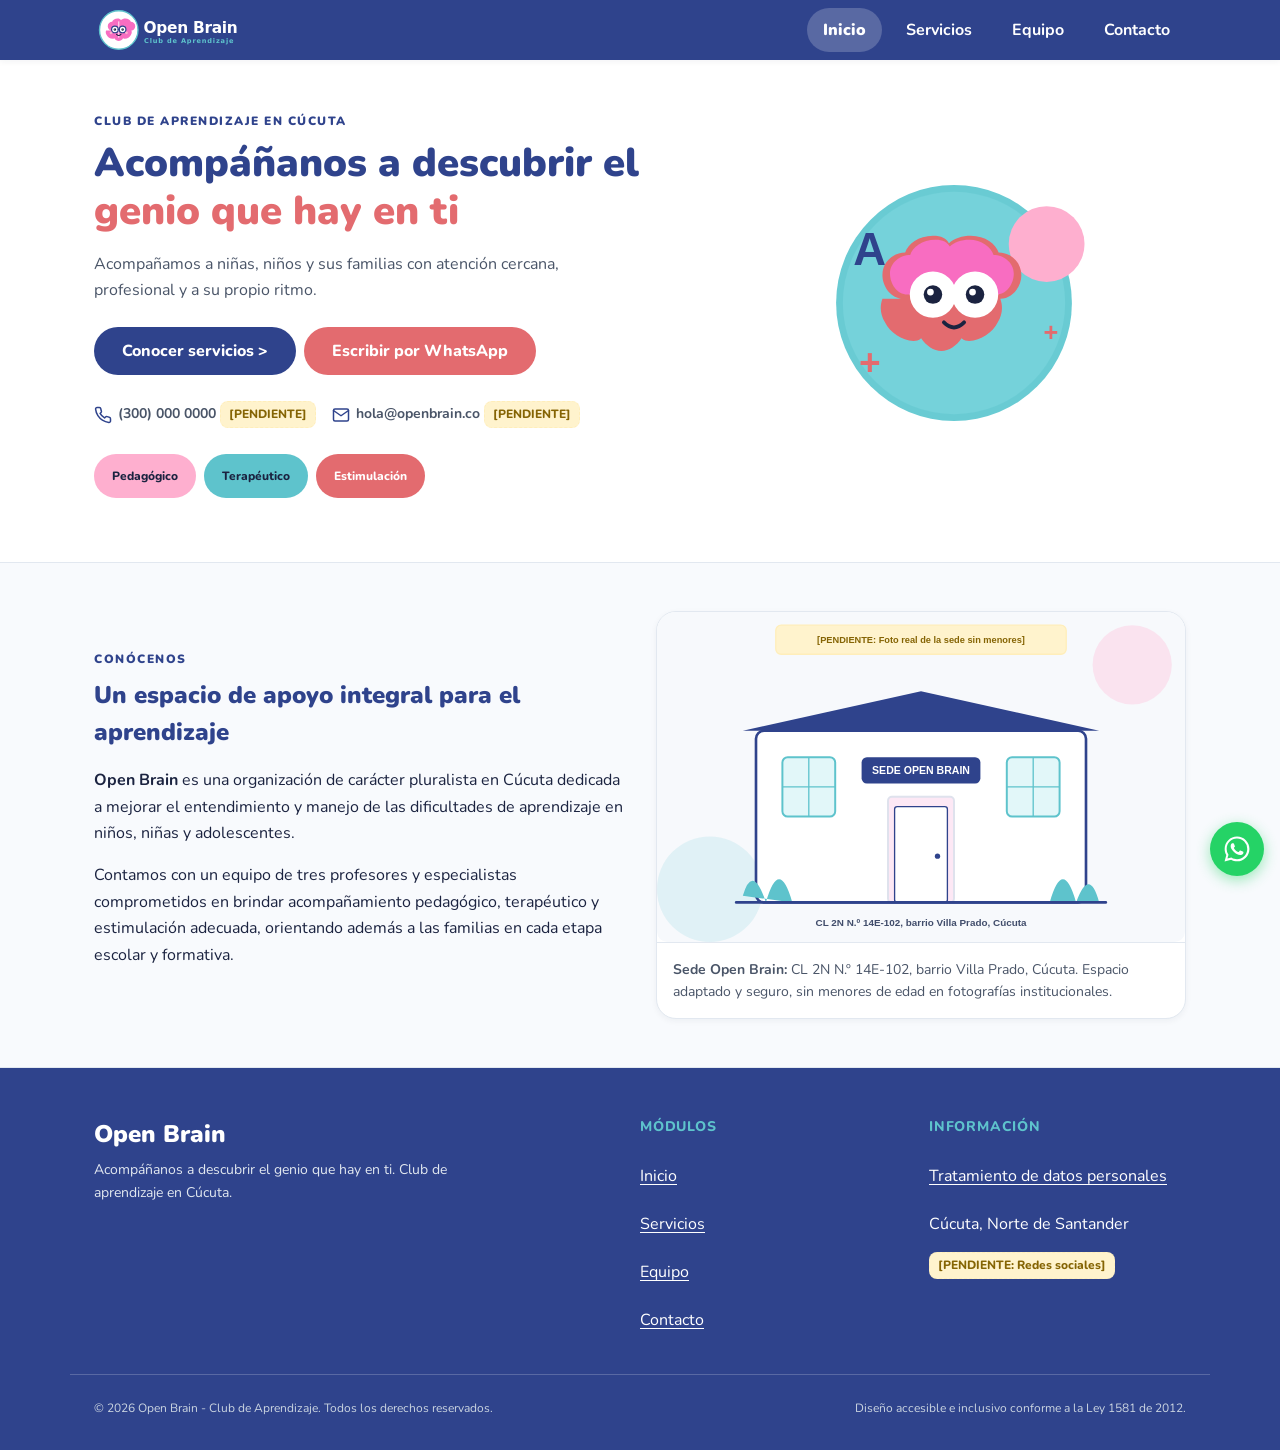
==== index.html @ d0425796 "fix: ajuste de estilos e identidad visual fiel al prototipo y moodboard" ====
<!DOCTYPE html>
<html lang="es">
<head>
  <meta charset="UTF-8">
  <meta name="viewport" content="width=device-width, initial-scale=1.0">
  <title>Open Brain | Club de Aprendizaje en Cúcuta</title>
  <meta name="description" content="Club de aprendizaje en Cúcuta especializado en acompañar a niños, niñas y adolescentes con dificultades de aprendizaje. Conoce nuestros servicios y solicita información.">
  <link rel="stylesheet" href="css/estilos.css">
</head>
<body>
  <!-- Salto accesible al contenido principal (WCAG 2.1 AA) -->
  <a href="#main" class="skip-link">Saltar al contenido principal</a>

  <!-- ======================================================================
       RF-01: Barra de navegación transversal en Azul Índigo (#2F438C)
       ====================================================================== -->
  <header class="header">
    <div class="container header__inner">
      <a href="index.html" class="header__logo-link" aria-label="Página de inicio de Open Brain">
        <img src="img/logo-openbrain-header.svg" alt="Logo de Open Brain - Club de Aprendizaje" class="header__logo-img" width="200" height="50">
      </a>

      <!-- Botón de apertura/cierre de navegación móvil -->
      <button type="button" class="nav__toggle" aria-expanded="false" aria-controls="main-nav" aria-label="Abrir menú de navegación">
        <svg class="nav__toggle-icon nav__toggle-icon--menu" viewBox="0 0 24 24" fill="none" stroke="currentColor" stroke-width="2.5" stroke-linecap="round" stroke-linejoin="round" aria-hidden="true">
          <line x1="3" y1="6" x2="21" y2="6"></line>
          <line x1="3" y1="12" x2="21" y2="12"></line>
          <line x1="3" y1="18" x2="21" y2="18"></line>
        </svg>
        <svg class="nav__toggle-icon nav__toggle-icon--close" viewBox="0 0 24 24" fill="none" stroke="currentColor" stroke-width="2.5" stroke-linecap="round" stroke-linejoin="round" aria-hidden="true">
          <line x1="18" y1="6" x2="6" y2="18"></line>
          <line x1="6" y1="6" x2="18" y2="18"></line>
        </svg>
      </button>

      <!-- Navegación con acceso a los 4 módulos (RF-01) -->
      <nav id="main-nav" class="header__nav nav" aria-label="Navegación principal">
        <ul class="nav__menu">
          <li class="nav__item">
            <a href="index.html" class="nav__link nav__link--active" aria-current="page">Inicio</a>
          </li>
          <li class="nav__item">
            <a href="servicios.html" class="nav__link">Servicios</a>
          </li>
          <li class="nav__item">
            <a href="equipo.html" class="nav__link">Equipo</a>
          </li>
          <li class="nav__item">
            <a href="contacto.html" class="nav__link">Contacto</a>
          </li>
        </ul>
      </nav>
    </div>
  </header>

  <main id="main" class="main-content">
    <!-- ======================================================================
         RF-03, RF-06: Hero de Inicio fiel a la pantalla 1 del prototipo
         ====================================================================== -->
    <section class="hero-section" aria-labelledby="hero-title">
      <div class="container hero-section__inner">
        <div class="hero-section__content">
          <span class="tag-label">Club de aprendizaje en Cúcuta</span>
          <!-- Único H1 de la página con acento coral en "genio que hay en ti" -->
          <h1 id="hero-title" class="hero-section__title">
            Acompáñanos a descubrir el <span class="text-coral">genio que hay en ti</span>
          </h1>
          <p class="hero-section__text">
            Acompañamos a niñas, niños y sus familias con atención cercana, profesional y a su propio ritmo.
          </p>

          <div class="hero-section__actions">
            <!-- RF-06: Botón Conocer servicios > en Azul Índigo -->
            <a href="servicios.html" class="btn btn--primary">
              Conocer servicios &gt;
            </a>

            <!-- RF-02: Botón Escribir por WhatsApp en Coral -->
            <a href="https://wa.me/57[PENDIENTE: WhatsApp]?text=Hola%20Open%20Brain,%20deseo%20solicitar%20informaci%C3%B3n" class="btn btn--coral" target="_blank" rel="noopener noreferrer">
              Escribir por WhatsApp
            </a>
          </div>

          <!-- RF-07: Teléfono y correo en línea directa bajo los botones -->
          <div class="hero-contact-line">
            <a href="tel:+570000000000" class="hero-contact-item">
              <svg viewBox="0 0 24 24" fill="none" stroke="currentColor" stroke-width="2" stroke-linecap="round" stroke-linejoin="round" aria-hidden="true">
                <path d="M22 16.92v3a2 2 0 0 1-2.18 2 19.79 19.79 0 0 1-8.63-3.07 19.5 19.5 0 0 1-6-6 19.79 19.79 0 0 1-3.07-8.67A2 2 0 0 1 4.11 2h3a2 2 0 0 1 2 1.72 12.84 12.84 0 0 0 .7 2.81 2 2 0 0 1-.45 2.11L8.09 9.91a16 16 0 0 0 6 6l1.27-1.27a2 2 0 0 1 2.11-.45 12.84 12.84 0 0 0 2.81.7A2 2 0 0 1 22 16.92z"></path>
              </svg>
              <span>(300) 000 0000 <span class="pending-badge">[PENDIENTE]</span></span>
            </a>

            <a href="mailto:hola@openbrain.co" class="hero-contact-item">
              <svg viewBox="0 0 24 24" fill="none" stroke="currentColor" stroke-width="2" stroke-linecap="round" stroke-linejoin="round" aria-hidden="true">
                <path d="M4 4h16c1.1 0 2 .9 2 2v12c0 1.1-.9 2-2 2H4c-1.1 0-2-.9-2-2V6c0-1.1.9-2 2-2z"></path>
                <polyline points="22,6 12,13 2,6"></polyline>
              </svg>
              <span>hola@openbrain.co <span class="pending-badge">[PENDIENTE]</span></span>
            </a>
          </div>

          <!-- RF-08: Accesos directos tipo píldoras a los 3 servicios con los colores del moodboard -->
          <div class="hero-service-pills" aria-label="Accesos rápidos a servicios">
            <a href="servicios.html#pedagogico" class="service-pill service-pill--pink">Pedagógico</a>
            <a href="servicios.html#terapeutico" class="service-pill service-pill--teal">Terapéutico</a>
            <a href="servicios.html#estimulacion" class="service-pill service-pill--coral">Estimulación</a>
          </div>
        </div>

        <!-- Ilustración circular turquesa con cerebro rosa del prototipo -->
        <div class="hero-section__visual">
          <img src="img/ilustracion-hero.svg" alt="Ilustración de Open Brain con cerebro alegre con gafas sobre círculo turquesa" class="hero-section__mascot" width="340" height="340" fetchpriority="high">
        </div>
      </div>
    </section>

    <!-- ======================================================================
         RF-04, RF-05: Presentación de Open Brain y Espacio con imagen de la sede
         ====================================================================== -->
    <section class="about-section" aria-labelledby="about-title">
      <div class="container">
        <div class="about-section__grid">
          <div class="about-section__content">
            <span class="tag-label">Conócenos</span>
            <!-- RF-04: Presentación institucional -->
            <h2 id="about-title" class="about-section__title">Un espacio de apoyo integral para el aprendizaje</h2>
            <p class="about-section__paragraph">
              <strong>Open Brain</strong> es una organización de carácter pluralista en Cúcuta dedicada a mejorar el entendimiento y manejo de las dificultades de aprendizaje en niños, niñas y adolescentes.
            </p>
            <p class="about-section__paragraph">
              Contamos con un equipo de tres profesores y especialistas comprometidos en brindar acompañamiento pedagógico, terapéutico y estimulación adecuada, orientando además a las familias en cada etapa escolar y formativa.
            </p>
          </div>

          <!-- RF-05: Espacio con la imagen de la sede (sin menores) -->
          <div class="about-section__media">
            <figure class="site-image-card">
              <img src="img/sede-openbrain.svg" alt="Fachada e instalaciones de la sede de Open Brain en el barrio Villa Prado de Cúcuta" class="site-image-card__img" width="800" height="500" loading="lazy">
              <figcaption class="site-image-card__caption">
                <strong>Sede Open Brain:</strong> CL 2N N.º 14E-102, barrio Villa Prado, Cúcuta. Espacio adaptado y seguro, sin menores de edad en fotografías institucionales.
              </figcaption>
            </figure>
          </div>
        </div>
      </div>
    </section>
  </main>

  <!-- ======================================================================
       RF-02: Botón flotante accesible de WhatsApp en todas las pantallas
       ====================================================================== -->
  <a href="https://wa.me/57[PENDIENTE: WhatsApp]?text=Hola%20Open%20Brain,%20deseo%20solicitar%20informaci%C3%B3n" class="whatsapp-btn" target="_blank" rel="noopener noreferrer" aria-label="Escribir por WhatsApp a Open Brain (abre conversación)">
    <svg class="whatsapp-btn__icon" viewBox="0 0 24 24" aria-hidden="true">
      <path d="M12.04 2c-5.46 0-9.91 4.45-9.91 9.91 0 1.75.46 3.45 1.32 4.95L2.05 22l5.25-1.38c1.45.79 3.08 1.21 4.74 1.21 5.46 0 9.91-4.45 9.91-9.91 0-2.65-1.03-5.14-2.9-7.01A9.82 9.82 0 0 0 12.04 2zm0 18.15c-1.5 0-2.97-.4-4.25-1.16l-.3-.18-3.13.82.83-3.05-.2-.32a8.19 8.19 0 0 1-1.26-4.35c0-4.54 3.7-8.24 8.24-8.24 2.2 0 4.27.86 5.82 2.42a8.18 8.18 0 0 1 2.41 5.83c.01 4.54-3.69 8.23-8.23 8.23zm4.52-6.17c-.25-.12-1.47-.72-1.7-.81-.23-.08-.39-.12-.56.12-.17.25-.64.81-.79.98-.14.17-.29.19-.54.06-.25-.12-1.05-.39-2-1.23-.74-.66-1.24-1.48-1.39-1.73-.14-.25-.02-.38.11-.5.11-.11.25-.29.37-.43.12-.15.17-.25.25-.42.08-.17.04-.31-.02-.44-.06-.12-.56-1.35-.77-1.85-.2-.48-.41-.42-.56-.43h-.48c-.17 0-.44.06-.67.31-.23.25-.88.86-.88 2.1 0 1.24.9 2.44 1.03 2.61.12.17 1.78 2.71 4.3 3.8.6.26 1.07.41 1.44.53.61.19 1.16.17 1.6.1.49-.07 1.47-.6 1.68-1.18.21-.58.21-1.07.15-1.18-.06-.12-.23-.19-.48-.31z"/>
    </svg>
  </a>

  <!-- ======================================================================
       Pie de página transversal en Azul Índigo (#2F438C)
       ====================================================================== -->
  <footer class="footer">
    <div class="container footer__grid">
      <!-- Columna 1: Presentación breve -->
      <div class="footer__brand">
        <h2 class="footer__brand-title">Open Brain</h2>
        <p class="footer__brand-text">
          Acompáñanos a descubrir el genio que hay en ti. Club de aprendizaje en Cúcuta.
        </p>
      </div>

      <!-- Columna 2: Navegación del sitio -->
      <nav class="footer__nav" aria-label="Enlaces rápidos del pie de página">
        <h3 class="footer__section-title">Módulos</h3>
        <ul class="footer__links-list">
          <li><a href="index.html" class="footer__link">Inicio</a></li>
          <li><a href="servicios.html" class="footer__link">Servicios</a></li>
          <li><a href="equipo.html" class="footer__link">Equipo</a></li>
          <li><a href="contacto.html" class="footer__link">Contacto</a></li>
        </ul>
      </nav>

      <!-- Columna 3: Información institucional y legal -->
      <div class="footer__legal">
        <h3 class="footer__section-title">Información</h3>
        <ul class="footer__links-list">
          <li><a href="politica-datos.html" class="footer__link">Tratamiento de datos personales</a></li>
          <li><span class="footer__link">Cúcuta, Norte de Santander</span></li>
          <li><span class="pending-badge">[PENDIENTE: Redes sociales]</span></li>
        </ul>
      </div>
    </div>

    <div class="container footer__bottom">
      <p>&copy; 2026 Open Brain - Club de Aprendizaje. Todos los derechos reservados.</p>
      <p>Diseño accesible e inclusivo conforme a la Ley 1581 de 2012.</p>
    </div>
  </footer>

  <!-- Scripts funcionales -->
  <script src="js/menu.js" defer></script>
</body>
</html>
---- css/estilos.css ----
/* ==========================================================================
   Plataforma Web Informativa de Open Brain
   Hoja de estilos principal (Mobile-first, WCAG 2.1 AA, BEM)
   Identidad visual basada en docs/04-identidad-visual.md y prototipo Figma
   ========================================================================== */

/* --- 1. Importación de tipografía accesible --- */
@import url('https://fonts.googleapis.com/css2?family=Nunito:wght@400;600;700;800;900&display=swap');

/* --- 2. Variables CSS (Paleta de identidad visual del moodboard, Figura 9) --- */
:root {
  /* Paleta institucional del moodboard */
  --color-primary: #2F438C;          /* Azul índigo: Barra de navegación, botón principal, títulos */
  --color-primary-dark: #202F63;     /* Azul índigo oscuro para hover */
  --color-accent-teal: #5EC3CC;      /* Turquesa: Acentos, ilustraciones, tarjetas */
  --color-accent-teal-dark: #257D86; /* Turquesa oscuro para contraste AA sobre fondo blanco */
  --color-accent-coral: #E36B6F;     /* Coral: Botón de WhatsApp y llamadas a la acción, acentos */
  --color-accent-coral-dark: #C94C50;/* Coral oscuro para estados hover */
  --color-card-pink-light: #FEAFCF;  /* Rosa claro: Fondos suaves de tarjetas */
  --color-card-pink-subtle: #FFF0F6; /* Rosa muy sutil para fondos de testimonios y horarios */
  --color-decor-pink-vivid: #F86DC1; /* Rosa vivo: Detalles decorativos */
  --color-text: #1B2340;             /* Azul oscuro: Texto principal (contraste 14.5:1 en blanco) */
  --color-text-muted: #4A5568;       /* Texto secundario accesible */
  --color-text-light: #FFFFFF;       /* Texto blanco */

  /* Superficies y bordes */
  --color-bg-page: #FFFFFF;
  --color-bg-alt: #F8FAFD;
  --color-border: #E2E8F0;
  --color-border-card: #E8EDF5;

  /* Tipografía */
  --font-family-base: 'Nunito', -apple-system, BlinkMacSystemFont, 'Segoe UI', Roboto, sans-serif;
  --font-size-xs: 0.75rem;    /* 12px */
  --font-size-sm: 0.875rem;   /* 14px */
  --font-size-base: 1rem;     /* 16px */
  --font-size-md: 1.125rem;   /* 18px */
  --font-size-lg: 1.25rem;    /* 20px */
  --font-size-xl: 1.5rem;     /* 24px */
  --font-size-2xl: 2rem;      /* 32px */
  --font-size-3xl: 2.5rem;    /* 40px */
  --line-height-tight: 1.2;
  --line-height-base: 1.55;
  --line-height-relaxed: 1.65;

  /* Espaciado */
  --spacing-xs: 0.25rem;  /* 4px */
  --spacing-sm: 0.5rem;   /* 8px */
  --spacing-md: 1rem;     /* 16px */
  --spacing-lg: 1.5rem;   /* 24px */
  --spacing-xl: 2rem;     /* 32px */
  --spacing-2xl: 3rem;    /* 48px */
  --spacing-3xl: 4rem;    /* 64px */

  /* Radios de borde según estilo de interfaz amigable */
  --radius-sm: 8px;
  --radius-md: 14px;
  --radius-lg: 20px;
  --radius-full: 9999px;

  /* Sombras sutiles */
  --shadow-sm: 0 2px 6px rgba(27, 35, 64, 0.05);
  --shadow-md: 0 6px 18px rgba(27, 35, 64, 0.08);
  --shadow-lg: 0 12px 30px rgba(27, 35, 64, 0.12);

  --transition-fast: 0.2s ease;
  --container-max-width: 1140px;
}

/* --- 3. Reseteo y normalización accesible --- */
*,
*::before,
*::after {
  box-sizing: border-box;
  margin: 0;
  padding: 0;
}

html {
  font-size: 100%;
  scroll-behavior: smooth;
  -webkit-text-size-adjust: 100%;
}

@media (prefers-reduced-motion: reduce) {
  html {
    scroll-behavior: auto;
  }
  *,
  *::before,
  *::after {
    animation-duration: 0.01ms !important;
    animation-iteration-count: 1 !important;
    transition-duration: 0.01ms !important;
    scroll-behavior: auto !important;
  }
}

body {
  font-family: var(--font-family-base);
  font-size: var(--font-size-base);
  line-height: var(--line-height-base);
  color: var(--color-text);
  background-color: var(--color-bg-page);
  min-height: 100vh;
  display: flex;
  flex-direction: column;
}

img,
svg {
  display: block;
  max-width: 100%;
  height: auto;
}

a {
  color: var(--color-primary);
  text-decoration: none;
  transition: color var(--transition-fast);
}

button {
  font-family: inherit;
  font-size: inherit;
  cursor: pointer;
  border: none;
  background: none;
}

ul,
ol {
  list-style: none;
}

/* --- 4. Accesibilidad y Foco visible (WCAG 2.1 AA) --- */
:focus-visible {
  outline: 3px solid var(--color-accent-teal);
  outline-offset: 3px;
  border-radius: var(--radius-sm);
}

.skip-link {
  position: absolute;
  top: -999px;
  left: var(--spacing-md);
  background-color: #FFFFFF;
  color: var(--color-primary);
  padding: var(--spacing-sm) var(--spacing-md);
  z-index: 9999;
  font-weight: 800;
  border-radius: var(--radius-sm);
  box-shadow: var(--shadow-lg);
  transition: top var(--transition-fast);
}

.skip-link:focus {
  top: var(--spacing-md);
}

.sr-only {
  position: absolute;
  width: 1px;
  height: 1px;
  padding: 0;
  margin: -1px;
  overflow: hidden;
  clip: rect(0, 0, 0, 0);
  white-space: nowrap;
  border: 0;
}

/* --- 5. Contenedor y utilidades de texto --- */
.container {
  width: 100%;
  max-width: var(--container-max-width);
  margin-left: auto;
  margin-right: auto;
  padding-left: var(--spacing-md);
  padding-right: var(--spacing-md);
}

@media (min-width: 768px) {
  .container {
    padding-left: var(--spacing-lg);
    padding-right: var(--spacing-lg);
  }
}

.main-content {
  flex: 1 0 auto;
}

.text-coral {
  color: var(--color-accent-coral);
}

.text-indigo {
  color: var(--color-primary);
}

.text-teal {
  color: var(--color-accent-teal-dark);
}

/* Marcadores visibles [PENDIENTE: ...] */
.pending-badge {
  display: inline-block;
  background-color: #FFF3CD;
  color: #856404;
  font-size: var(--font-size-xs);
  font-weight: 800;
  padding: 3px 8px;
  border-radius: var(--radius-sm);
  border: 1px dashed #FFEEBA;
  margin: 2px 0;
}

/* Etiquetas de categoría según prototipo */
.tag-label {
  display: inline-block;
  font-size: var(--font-size-xs);
  font-weight: 900;
  color: var(--color-primary);
  text-transform: uppercase;
  letter-spacing: 1.5px;
  margin-bottom: var(--spacing-xs);
}

.tag-label--center {
  display: block;
  text-align: center;
}

/* --- 6. Botones (Área táctil mínima >= 44px, estilo redondeado del prototipo) --- */
.btn {
  display: inline-flex;
  align-items: center;
  justify-content: center;
  min-height: 48px;
  min-width: 48px;
  padding: 12px 28px;
  font-weight: 800;
  font-size: var(--font-size-base);
  border-radius: var(--radius-full);
  text-align: center;
  cursor: pointer;
  transition: transform var(--transition-fast), background-color var(--transition-fast), box-shadow var(--transition-fast);
  text-decoration: none;
  line-height: 1.2;
}

.btn:hover {
  transform: translateY(-2px);
  box-shadow: var(--shadow-md);
}

.btn:active {
  transform: translateY(0);
}

/* Botón principal: Azul índigo (#2F438C) */
.btn--primary {
  background-color: var(--color-primary);
  color: #FFFFFF;
}

.btn--primary:hover {
  background-color: var(--color-primary-dark);
  color: #FFFFFF;
}

/* Botón secundario / CTA: Coral (#E36B6F) */
.btn--coral {
  background-color: var(--color-accent-coral);
  color: #FFFFFF;
}

.btn--coral:hover {
  background-color: var(--color-accent-coral-dark);
  color: #FFFFFF;
}

.btn--full {
  width: 100%;
}

@media (min-width: 768px) {
  .btn--full {
    width: auto;
  }
}

/* --- 7. Barra de navegación transversal (RF-01 - Azul Índigo según prototipo) --- */
.header {
  position: sticky;
  top: 0;
  background-color: var(--color-primary); /* Azul índigo #2F438C como en prototipo */
  box-shadow: var(--shadow-sm);
  z-index: 1000;
}

.header__inner {
  display: flex;
  align-items: center;
  justify-content: space-between;
  padding-top: var(--spacing-sm);
  padding-bottom: var(--spacing-sm);
}

.header__logo-link {
  display: flex;
  align-items: center;
  min-height: 44px;
}

.header__logo-img {
  height: 44px;
  width: auto;
}

/* Botón de menú móvil */
.nav__toggle {
  display: flex;
  align-items: center;
  justify-content: center;
  width: 48px;
  height: 48px;
  border-radius: var(--radius-sm);
  color: #FFFFFF;
  transition: background-color var(--transition-fast);
}

.nav__toggle:hover {
  background-color: rgba(255, 255, 255, 0.15);
}

.nav__toggle-icon {
  width: 28px;
  height: 28px;
}

.nav__toggle-icon--close {
  display: none;
}

.nav--open .nav__toggle-icon--menu {
  display: none;
}

.nav--open .nav__toggle-icon--close {
  display: block;
}

/* Menú de navegación */
.nav__menu {
  position: absolute;
  top: 100%;
  left: 0;
  right: 0;
  background-color: var(--color-primary); /* Fondo índigo como pantalla 0. Navegación */
  border-top: 1px solid rgba(255, 255, 255, 0.15);
  box-shadow: var(--shadow-lg);
  display: none;
  flex-direction: column;
  padding: var(--spacing-md);
  gap: var(--spacing-xs);
}

.nav--open .nav__menu {
  display: flex;
}

.nav__link {
  display: flex;
  align-items: center;
  min-height: 48px;
  padding: var(--spacing-sm) var(--spacing-md);
  border-radius: var(--radius-md);
  font-weight: 700;
  font-size: var(--font-size-base);
  color: #FFFFFF;
  transition: background-color var(--transition-fast), color var(--transition-fast);
}

.nav__link:hover {
  background-color: rgba(255, 255, 255, 0.15);
  color: var(--color-accent-teal);
}

.nav__link--active {
  background-color: rgba(255, 255, 255, 0.22);
  color: #FFFFFF;
  font-weight: 900;
}

@media (min-width: 768px) {
  .nav__toggle {
    display: none;
  }

  .nav__menu {
    position: static;
    display: flex;
    flex-direction: row;
    align-items: center;
    border-top: none;
    box-shadow: none;
    padding: 0;
    gap: var(--spacing-sm);
  }

  .nav__link {
    padding: var(--spacing-xs) var(--spacing-md);
    min-height: 44px;
    border-radius: var(--radius-full);
  }

  .nav__link--active {
    background-color: rgba(255, 255, 255, 0.2);
  }
}

/* --- 8. Botón flotante de WhatsApp transversal (RF-02) --- */
.whatsapp-btn {
  position: fixed;
  bottom: var(--spacing-lg);
  right: var(--spacing-md);
  z-index: 990;
  display: inline-flex;
  align-items: center;
  justify-content: center;
  width: 54px;
  height: 54px;
  background-color: #25D366; /* Verde oficial WhatsApp */
  color: #FFFFFF;
  border-radius: var(--radius-full);
  box-shadow: 0 4px 14px rgba(37, 211, 102, 0.45);
  text-decoration: none;
  transition: transform var(--transition-fast), box-shadow var(--transition-fast);
}

.whatsapp-btn:hover {
  transform: scale(1.08);
  box-shadow: 0 8px 22px rgba(37, 211, 102, 0.6);
}

.whatsapp-btn__icon {
  width: 30px;
  height: 30px;
  fill: currentColor;
}

/* --- 9. Módulo de Inicio: Hero fiel al prototipo (RF-03, RF-06, RF-08) --- */
.hero-section {
  padding-top: var(--spacing-xl);
  padding-bottom: var(--spacing-2xl);
  background-color: #FFFFFF;
}

.hero-section__inner {
  display: flex;
  flex-direction: column;
  gap: var(--spacing-xl);
  align-items: center;
}

.hero-section__content {
  width: 100%;
}

.hero-section__title {
  font-size: var(--font-size-2xl);
  font-weight: 900;
  color: var(--color-primary); /* Azul índigo */
  line-height: var(--line-height-tight);
  margin-top: var(--spacing-xs);
  margin-bottom: var(--spacing-md);
}

.hero-section__text {
  font-size: var(--font-size-base);
  line-height: var(--line-height-relaxed);
  color: var(--color-text-muted);
  margin-bottom: var(--spacing-lg);
  max-width: 520px;
}

.hero-section__actions {
  display: flex;
  flex-direction: column;
  gap: var(--spacing-sm);
  margin-bottom: var(--spacing-lg);
}

/* Línea de contacto directo en hero (teléfono y correo según prototipo) */
.hero-contact-line {
  display: flex;
  flex-wrap: wrap;
  align-items: center;
  gap: var(--spacing-md);
  margin-bottom: var(--spacing-lg);
  font-size: var(--font-size-sm);
  color: var(--color-text-muted);
}

.hero-contact-item {
  display: inline-flex;
  align-items: center;
  gap: 6px;
  color: var(--color-text-muted);
  font-weight: 700;
}

.hero-contact-item svg {
  width: 18px;
  height: 18px;
  color: var(--color-primary);
  flex-shrink: 0;
}

/* Píldoras de colores para los 3 servicios al pie del hero (según prototipo) */
.hero-service-pills {
  display: flex;
  flex-wrap: wrap;
  gap: var(--spacing-sm);
}

.service-pill {
  display: inline-flex;
  align-items: center;
  justify-content: center;
  padding: 8px 18px;
  font-size: var(--font-size-xs);
  font-weight: 800;
  border-radius: var(--radius-full);
  text-decoration: none;
  min-height: 44px;
  transition: transform var(--transition-fast), box-shadow var(--transition-fast);
}

.service-pill:hover {
  transform: translateY(-2px);
  box-shadow: var(--shadow-sm);
}

/* Píldora 1: Pedagógico (Rosa claro del moodboard #FEAFCF) */
.service-pill--pink {
  background-color: var(--color-card-pink-light);
  color: var(--color-text);
}

/* Píldora 2: Terapéutico (Turquesa del moodboard #5EC3CC) */
.service-pill--teal {
  background-color: var(--color-accent-teal);
  color: var(--color-text);
}

/* Píldora 3: Estimulación (Coral del moodboard #E36B6F) */
.service-pill--coral {
  background-color: var(--color-accent-coral);
  color: #FFFFFF;
}

.hero-section__visual {
  display: flex;
  justify-content: center;
  align-items: center;
  width: 100%;
}

.hero-section__mascot {
  width: 100%;
  max-width: 320px;
  height: auto;
}

@media (min-width: 768px) {
  .hero-section {
    padding-top: var(--spacing-2xl);
    padding-bottom: var(--spacing-3xl);
  }

  .hero-section__inner {
    flex-direction: row;
    justify-content: space-between;
  }

  .hero-section__content {
    flex: 1 1 54%;
  }

  .hero-section__visual {
    flex: 1 1 42%;
  }

  .hero-section__title {
    font-size: var(--font-size-3xl);
  }

  .hero-section__actions {
    flex-direction: row;
    align-items: center;
  }
}

/* --- 10. Sección Presentación y Sede (RF-04, RF-05) --- */
.about-section {
  padding-top: var(--spacing-2xl);
  padding-bottom: var(--spacing-2xl);
  background-color: var(--color-bg-alt);
  border-top: 1px solid var(--color-border);
  border-bottom: 1px solid var(--color-border);
}

.about-section__grid {
  display: flex;
  flex-direction: column;
  gap: var(--spacing-xl);
}

.about-section__title {
  font-size: var(--font-size-xl);
  font-weight: 900;
  color: var(--color-primary);
  margin-top: var(--spacing-xs);
  margin-bottom: var(--spacing-md);
}

.about-section__paragraph {
  font-size: var(--font-size-base);
  line-height: var(--line-height-relaxed);
  color: var(--color-text);
  margin-bottom: var(--spacing-md);
}

.site-image-card {
  background-color: #FFFFFF;
  border-radius: var(--radius-lg);
  overflow: hidden;
  border: 1px solid var(--color-border);
  box-shadow: var(--shadow-sm);
}

.site-image-card__img {
  width: 100%;
  height: auto;
  aspect-ratio: 16 / 10;
  object-fit: cover;
}

.site-image-card__caption {
  padding: var(--spacing-md);
  font-size: var(--font-size-sm);
  color: var(--color-text-muted);
  border-top: 1px solid var(--color-border);
}

@media (min-width: 1024px) {
  .about-section__grid {
    flex-direction: row;
    align-items: center;
  }

  .about-section__content {
    flex: 1 1 50%;
  }

  .about-section__media {
    flex: 1 1 50%;
  }
}

/* --- 11. Módulo de Servicios y Horarios fiel al prototipo (servicios.html) --- */
.services-header {
  text-align: center;
  padding-top: var(--spacing-2xl);
  padding-bottom: var(--spacing-xl);
}

.services-header__title {
  font-size: var(--font-size-2xl);
  font-weight: 900;
  color: var(--color-primary);
  line-height: var(--line-height-tight);
  margin-top: var(--spacing-xs);
  margin-bottom: var(--spacing-xs);
}

.services-header__subtitle {
  font-size: var(--font-size-base);
  color: var(--color-text-muted);
  max-width: 640px;
  margin-left: auto;
  margin-right: auto;
  line-height: var(--line-height-relaxed);
}

@media (min-width: 768px) {
  .services-header__title {
    font-size: var(--font-size-3xl);
  }
}

/* Disposición general de Servicios (3 tarjetas a la izquierda, tarjeta rosa a la derecha) */
.services-layout {
  display: flex;
  flex-direction: column;
  gap: var(--spacing-xl);
  padding-bottom: var(--spacing-3xl);
}

.services-layout__cards {
  display: flex;
  flex-direction: column;
  gap: var(--spacing-md);
  width: 100%;
}

.services-layout__sidebar {
  width: 100%;
}

@media (min-width: 1024px) {
  .services-layout {
    display: grid;
    grid-template-columns: minmax(0, 1.8fr) minmax(320px, 1fr);
    align-items: start;
    gap: var(--spacing-xl);
  }

  .services-layout__sidebar {
    position: sticky;
    top: 88px;
  }
}

/* Tarjeta de servicio según prototipo */
.service-item-card {
  background-color: #FFFFFF;
  border: 1px solid var(--color-border-card);
  border-radius: var(--radius-lg);
  padding: var(--spacing-lg);
  box-shadow: var(--shadow-sm);
  display: flex;
  flex-direction: column;
  gap: var(--spacing-sm);
  position: relative;
  transition: transform var(--transition-fast), border-color var(--transition-fast), box-shadow var(--transition-fast);
}

.service-item-card:hover {
  border-color: var(--color-primary);
  transform: translateY(-2px);
  box-shadow: var(--shadow-md);
}

.service-item-card__top {
  display: flex;
  justify-content: space-between;
  align-items: flex-start;
}

.service-item-card__number {
  font-size: var(--font-size-base);
  font-weight: 900;
  padding: 4px 10px;
  border-radius: var(--radius-full);
}

.service-item-card__number--coral {
  background-color: #FFF0F2;
  color: var(--color-accent-coral);
}

.service-item-card__number--teal {
  background-color: #EEF9FA;
  color: var(--color-accent-teal-dark);
}

.service-item-card__number--pink {
  background-color: var(--color-card-pink-subtle);
  color: var(--color-decor-pink-vivid);
}

/* Indicador circular de color a la derecha de la tarjeta */
.service-item-card__dot {
  width: 14px;
  height: 14px;
  border-radius: var(--radius-full);
  flex-shrink: 0;
  margin-top: 4px;
}

.service-item-card__dot--pink {
  background-color: var(--color-card-pink-light);
}

.service-item-card__dot--teal {
  background-color: var(--color-accent-teal);
}

.service-item-card__dot--coral {
  background-color: var(--color-accent-coral);
}

.service-item-card__title {
  font-size: var(--font-size-lg);
  font-weight: 900;
  color: var(--color-primary);
}

.service-item-card__desc {
  font-size: var(--font-size-base);
  color: var(--color-text-muted);
  line-height: var(--line-height-relaxed);
}

/* Detalles complementarios accesibles dentro de la tarjeta */
.service-item-card__meta {
  display: flex;
  flex-wrap: wrap;
  gap: var(--spacing-sm);
  padding: var(--spacing-sm) 0;
  border-top: 1px dashed var(--color-border);
  font-size: var(--font-size-xs);
  font-weight: 700;
  color: var(--color-text);
}

.meta-chip {
  background-color: var(--color-bg-alt);
  padding: 4px 10px;
  border-radius: var(--radius-full);
  border: 1px solid var(--color-border);
}

.service-item-card__footer {
  display: flex;
  align-items: center;
  justify-content: space-between;
  padding-top: var(--spacing-xs);
}

/* Tarjeta rosa de Horarios y Tarifas (Sidebar del prototipo) */
.schedule-sidebar-card {
  background-color: #FFF5F8; /* Rosa muy suave de tarjeta del prototipo */
  border: 2px solid var(--color-card-pink-light); /* Borde rosa claro #FEAFCF */
  border-radius: var(--radius-lg);
  padding: var(--spacing-xl);
  box-shadow: var(--shadow-sm);
  display: flex;
  flex-direction: column;
  gap: var(--spacing-md);
}

.schedule-sidebar-card__tag {
  font-size: var(--font-size-xs);
  font-weight: 900;
  color: var(--color-primary);
  text-transform: uppercase;
  letter-spacing: 1.2px;
}

.schedule-sidebar-card__title {
  font-size: var(--font-size-xl);
  font-weight: 900;
  color: var(--color-primary);
  line-height: var(--line-height-tight);
}

.schedule-sidebar-card__block {
  display: flex;
  flex-direction: column;
  gap: 4px;
}

.schedule-day-title {
  font-size: var(--font-size-sm);
  font-weight: 800;
  color: var(--color-primary);
}

.schedule-day-hours {
  font-size: var(--font-size-base);
  font-weight: 700;
  color: var(--color-text);
}

.schedule-sidebar-card__note {
  font-size: var(--font-size-xs);
  color: var(--color-text-muted);
  line-height: var(--line-height-base);
}

/* --- 12. Pie de página institucional transversal (Azul Índigo #2F438C) --- */
.footer {
  background-color: var(--color-primary); /* Azul índigo #2F438C como en prototipo */
  color: #FFFFFF;
  margin-top: auto;
  padding-top: var(--spacing-2xl);
  padding-bottom: var(--spacing-xl);
}

.footer a {
  color: #FFFFFF;
  text-decoration: underline;
  text-underline-offset: 3px;
}

.footer a:hover {
  color: var(--color-accent-teal);
}

.footer__grid {
  display: grid;
  grid-template-columns: 1fr;
  gap: var(--spacing-xl);
  margin-bottom: var(--spacing-xl);
}

@media (min-width: 768px) {
  .footer__grid {
    grid-template-columns: 2fr 1fr 1fr;
  }
}

.footer__brand-title {
  font-size: var(--font-size-xl);
  font-weight: 900;
  color: #FFFFFF;
  margin-bottom: var(--spacing-xs);
}

.footer__brand-text {
  color: #E2E8F0;
  font-size: var(--font-size-sm);
  line-height: var(--line-height-relaxed);
  max-width: 380px;
}

.footer__section-title {
  font-size: var(--font-size-sm);
  font-weight: 800;
  margin-bottom: var(--spacing-md);
  color: var(--color-accent-teal);
  text-transform: uppercase;
  letter-spacing: 0.8px;
}

.footer__links-list {
  display: flex;
  flex-direction: column;
  gap: var(--spacing-xs);
}

.footer__link {
  display: inline-block;
  min-height: 44px;
  line-height: 44px;
  color: #FFFFFF;
}

.footer__bottom {
  border-top: 1px solid rgba(255, 255, 255, 0.2);
  padding-top: var(--spacing-lg);
  display: flex;
  flex-direction: column;
  gap: var(--spacing-xs);
  text-align: center;
  font-size: var(--font-size-xs);
  color: #CBD5E1;
}

@media (min-width: 768px) {
  .footer__bottom {
    flex-direction: row;
    justify-content: space-between;
    text-align: left;
  }
}
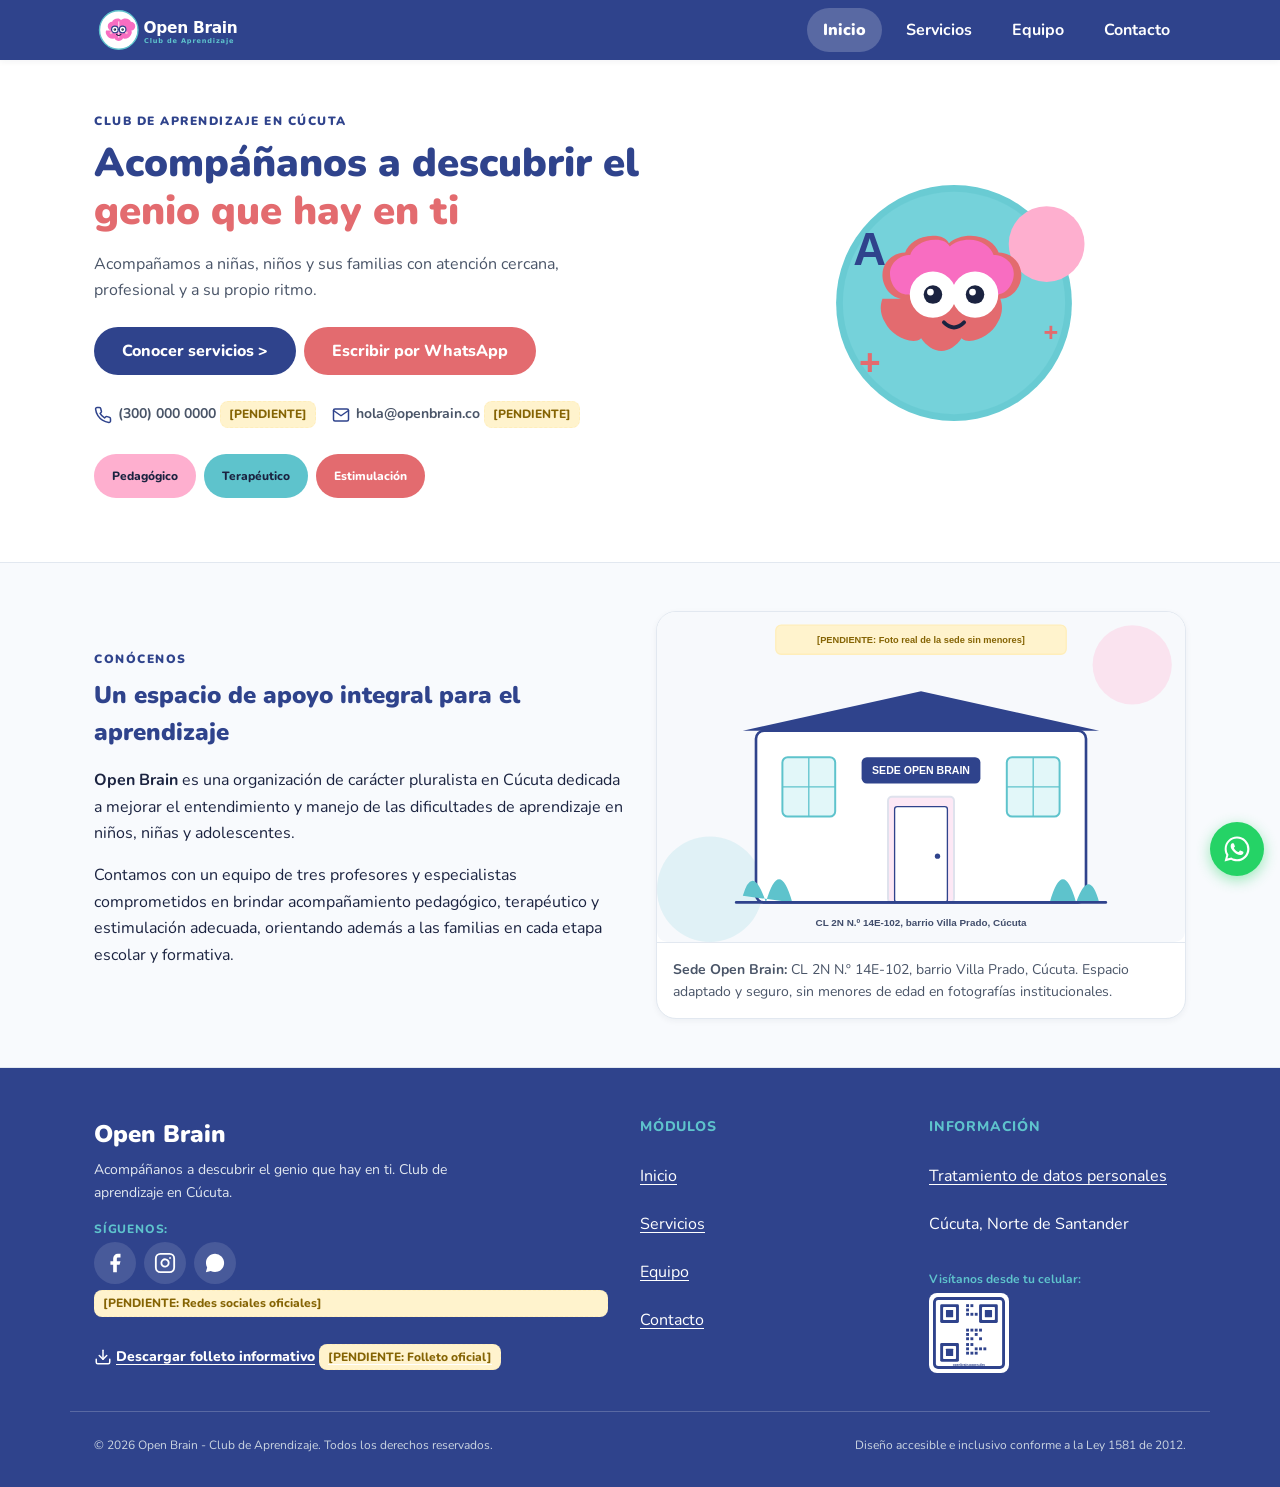
==== commit 9b01a57d: "feat: canales institucionales (redes, QR, folleto) y SEO tecnico completo (Fase 6)" ====
--- a/index.html
+++ b/index.html
@@ -5,6 +5,17 @@
   <meta name="viewport" content="width=device-width, initial-scale=1.0">
   <title>Open Brain | Club de Aprendizaje en Cúcuta</title>
   <meta name="description" content="Club de aprendizaje en Cúcuta especializado en acompañar a niños, niñas y adolescentes con dificultades de aprendizaje. Conoce nuestros servicios y solicita información.">
+  <!-- SEO técnico -->
+  <meta name="robots" content="index, follow">
+  <link rel="canonical" href="https://[PENDIENTE: dominio].pages.dev/index.html">
+  <!-- Open Graph para redes sociales -->
+  <meta property="og:type" content="website">
+  <meta property="og:title" content="Open Brain | Club de Aprendizaje en Cúcuta">
+  <meta property="og:description" content="Acompañamos a niñas, niños y adolescentes con dificultades de aprendizaje en Cúcuta. Acompañamiento pedagógico, terapéutico y estimulación adecuada.">
+  <meta property="og:url" content="https://[PENDIENTE: dominio].pages.dev/index.html">
+  <meta property="og:image" content="https://[PENDIENTE: dominio].pages.dev/img/ilustracion-hero.svg">
+  <meta property="og:locale" content="es_CO">
+  <meta property="og:site_name" content="Open Brain - Club de Aprendizaje">
   <link rel="stylesheet" href="css/estilos.css">
 </head>
 <body>
@@ -157,15 +168,40 @@
 
   <!-- ======================================================================
        Pie de página transversal en Azul Índigo (#2F438C)
+       RF-25: Redes sociales | RF-26: Código QR | RF-27: Folleto descargable
        ====================================================================== -->
   <footer class="footer">
     <div class="container footer__grid">
-      <!-- Columna 1: Presentación breve -->
+      <!-- Columna 1: Presentación, Redes (RF-25) y Folleto (RF-27) -->
       <div class="footer__brand">
         <h2 class="footer__brand-title">Open Brain</h2>
         <p class="footer__brand-text">
           Acompáñanos a descubrir el genio que hay en ti. Club de aprendizaje en Cúcuta.
         </p>
+
+        <!-- RF-25: Redes sociales existentes -->
+        <div class="footer__social">
+          <span class="footer__social-label">Síguenos:</span>
+          <div class="footer__social-links">
+            <a href="[PENDIENTE: URL Facebook]" class="footer__social-link" target="_blank" rel="noopener noreferrer" aria-label="Open Brain en Facebook">
+              <svg viewBox="0 0 24 24" fill="currentColor" width="22" height="22" aria-hidden="true"><path d="M18 2h-3a5 5 0 0 0-5 5v3H7v4h3v8h4v-8h3l1-4h-4V7a1 1 0 0 1 1-1h3z"/></svg>
+            </a>
+            <a href="[PENDIENTE: URL Instagram]" class="footer__social-link" target="_blank" rel="noopener noreferrer" aria-label="Open Brain en Instagram">
+              <svg viewBox="0 0 24 24" fill="none" stroke="currentColor" stroke-width="2" stroke-linecap="round" stroke-linejoin="round" width="22" height="22" aria-hidden="true"><rect x="2" y="2" width="20" height="20" rx="5" ry="5"/><path d="M16 11.37A4 4 0 1 1 12.63 8 4 4 0 0 1 16 11.37z"/><line x1="17.5" y1="6.5" x2="17.51" y2="6.5"/></svg>
+            </a>
+            <a href="https://wa.me/57[PENDIENTE: WhatsApp]" class="footer__social-link" target="_blank" rel="noopener noreferrer" aria-label="Open Brain por WhatsApp">
+              <svg viewBox="0 0 24 24" fill="currentColor" width="22" height="22" aria-hidden="true"><path d="M12.04 2c-5.46 0-9.91 4.45-9.91 9.91 0 1.75.46 3.45 1.32 4.95L2.05 22l5.25-1.38c1.45.79 3.08 1.21 4.74 1.21 5.46 0 9.91-4.45 9.91-9.91 0-2.65-1.03-5.14-2.9-7.01A9.82 9.82 0 0 0 12.04 2z"/></svg>
+            </a>
+          </div>
+          <span class="pending-badge">[PENDIENTE: Redes sociales oficiales]</span>
+        </div>
+
+        <!-- RF-27: Folleto digital descargable -->
+        <a href="assets/folleto-open-brain.pdf" class="footer__brochure-link" download aria-label="Descargar folleto informativo de Open Brain en PDF">
+          <svg viewBox="0 0 24 24" fill="none" stroke="currentColor" stroke-width="2" stroke-linecap="round" stroke-linejoin="round" width="18" height="18" aria-hidden="true"><path d="M21 15v4a2 2 0 0 1-2 2H5a2 2 0 0 1-2-2v-4"/><polyline points="7 10 12 15 17 10"/><line x1="12" y1="15" x2="12" y2="3"/></svg>
+          Descargar folleto informativo
+          <span class="pending-badge">[PENDIENTE: Folleto oficial]</span>
+        </a>
       </div>
 
       <!-- Columna 2: Navegación del sitio -->
@@ -179,14 +215,19 @@
         </ul>
       </nav>
 
-      <!-- Columna 3: Información institucional y legal -->
+      <!-- Columna 3: Información institucional, legal y QR (RF-26) -->
       <div class="footer__legal">
         <h3 class="footer__section-title">Información</h3>
         <ul class="footer__links-list">
           <li><a href="politica-datos.html" class="footer__link">Tratamiento de datos personales</a></li>
           <li><span class="footer__link">Cúcuta, Norte de Santander</span></li>
-          <li><span class="pending-badge">[PENDIENTE: Redes sociales]</span></li>
         </ul>
+
+        <!-- RF-26: Código QR para usar en la sede física -->
+        <div class="footer__qr">
+          <span class="footer__qr-label">Visítanos desde tu celular:</span>
+          <img src="assets/qr-openbrain.svg" alt="Código QR que dirige al sitio web de Open Brain" width="80" height="80" loading="lazy">
+        </div>
       </div>
     </div>
 
--- a/css/estilos.css
+++ b/css/estilos.css
@@ -979,3 +979,884 @@
     text-align: left;
   }
 }
+
+
+/* --- 13. Módulo de Equipo y Testimonios (equipo.html) --- */
+
+.section-heading-center {
+  text-align: center;
+  max-width: 680px;
+  margin-left: auto;
+  margin-right: auto;
+  margin-bottom: var(--spacing-2xl);
+}
+
+.container--narrow {
+  max-width: 820px;
+}
+
+/* Sección Equipo (RF-14) */
+.team-section {
+  padding-top: var(--spacing-2xl);
+  padding-bottom: var(--spacing-3xl);
+  background-color: #FFFFFF;
+}
+
+.team-section__title {
+  font-size: var(--font-size-2xl);
+  font-weight: 900;
+  color: var(--color-primary);
+  line-height: var(--line-height-tight);
+  margin-top: var(--spacing-xs);
+  margin-bottom: var(--spacing-xs);
+}
+
+.team-section__subtitle {
+  font-size: var(--font-size-base);
+  color: var(--color-text-muted);
+}
+
+@media (min-width: 768px) {
+  .team-section__title {
+    font-size: var(--font-size-3xl);
+  }
+}
+
+.team-grid {
+  display: grid;
+  grid-template-columns: 1fr;
+  gap: var(--spacing-xl);
+  margin-bottom: var(--spacing-2xl);
+}
+
+@media (min-width: 680px) {
+  .team-grid {
+    grid-template-columns: repeat(3, 1fr);
+  }
+}
+
+.team-card {
+  display: flex;
+  flex-direction: column;
+  align-items: center;
+  text-align: center;
+  padding: var(--spacing-lg);
+  border-radius: var(--radius-lg);
+  background-color: var(--color-bg-alt);
+  border: 1px solid var(--color-border);
+  transition: transform var(--transition-fast), box-shadow var(--transition-fast);
+}
+
+.team-card:hover {
+  transform: translateY(-4px);
+  box-shadow: var(--shadow-md);
+  border-color: var(--color-primary);
+}
+
+/* Círculos con letra inicial según el prototipo */
+.team-avatar {
+  width: 90px;
+  height: 90px;
+  border-radius: var(--radius-full);
+  display: flex;
+  align-items: center;
+  justify-content: center;
+  font-size: 2.2rem;
+  font-weight: 900;
+  margin-bottom: var(--spacing-md);
+  background-color: #FFFFFF;
+}
+
+.team-avatar--pink {
+  border: 4px solid var(--color-decor-pink-vivid); /* #F86DC1 */
+  color: var(--color-decor-pink-vivid);
+}
+
+.team-avatar--indigo {
+  border: 4px solid var(--color-primary); /* #2F438C */
+  color: var(--color-primary);
+}
+
+.team-avatar--teal {
+  border: 4px solid var(--color-accent-teal); /* #5EC3CC */
+  color: var(--color-accent-teal-dark);
+}
+
+.team-card__name {
+  font-size: var(--font-size-lg);
+  font-weight: 900;
+  color: var(--color-primary);
+  margin-bottom: 2px;
+}
+
+.team-card__role {
+  font-size: var(--font-size-sm);
+  font-weight: 800;
+  color: var(--color-accent-teal-dark);
+  text-transform: uppercase;
+  letter-spacing: 0.8px;
+  margin-bottom: var(--spacing-sm);
+}
+
+.team-card__bio {
+  font-size: var(--font-size-sm);
+  color: var(--color-text-muted);
+  line-height: var(--line-height-relaxed);
+}
+
+.team-note {
+  text-align: center;
+  font-size: var(--font-size-sm);
+  color: var(--color-text-muted);
+  max-width: 640px;
+  margin: 0 auto;
+  line-height: var(--line-height-relaxed);
+}
+
+/* Sección Testimonios (RF-15) */
+.testimonials-section {
+  padding-top: var(--spacing-3xl);
+  padding-bottom: var(--spacing-3xl);
+  background-color: var(--color-bg-alt);
+  border-top: 1px solid var(--color-border);
+  border-bottom: 1px solid var(--color-border);
+}
+
+.testimonials-section__title {
+  font-size: var(--font-size-2xl);
+  font-weight: 900;
+  color: var(--color-primary);
+  margin-top: var(--spacing-xs);
+  margin-bottom: var(--spacing-xs);
+}
+
+.testimonials-section__subtitle {
+  font-size: var(--font-size-base);
+  color: var(--color-text-muted);
+}
+
+.testimonials-grid {
+  display: grid;
+  grid-template-columns: 1fr;
+  gap: var(--spacing-xl);
+  margin-bottom: var(--spacing-xl);
+}
+
+@media (min-width: 768px) {
+  .testimonials-grid {
+    grid-template-columns: 1fr 1fr;
+  }
+}
+
+/* Tarjetas rosas suaves de testimonios según prototipo */
+.testimonial-card {
+  background-color: #FFF5F8; /* Rosa suave de la paleta */
+  border: 2px solid var(--color-card-pink-light); /* #FEAFCF */
+  border-radius: var(--radius-lg);
+  padding: var(--spacing-xl);
+  display: flex;
+  flex-direction: column;
+  position: relative;
+  box-shadow: var(--shadow-sm);
+}
+
+.testimonial-card__quote-mark {
+  font-size: 3.5rem;
+  line-height: 1;
+  font-family: Georgia, serif;
+  color: var(--color-accent-coral);
+  margin-bottom: -15px;
+}
+
+.testimonial-card__quote {
+  font-size: var(--font-size-base);
+  color: var(--color-text);
+  line-height: var(--line-height-relaxed);
+  margin-bottom: var(--spacing-md);
+  flex-grow: 1;
+}
+
+.testimonial-card__footer {
+  display: flex;
+  flex-direction: column;
+  gap: 2px;
+  border-top: 1px solid rgba(227, 107, 111, 0.2);
+  padding-top: var(--spacing-sm);
+}
+
+.testimonial-card__author {
+  font-style: normal;
+  font-weight: 800;
+  font-size: var(--font-size-sm);
+  color: var(--color-primary);
+}
+
+.testimonial-card__legal {
+  font-size: var(--font-size-xs);
+  color: var(--color-text-muted);
+}
+
+.privacy-disclaimer {
+  background-color: #FFFFFF;
+  border: 1px dashed var(--color-accent-teal);
+  border-radius: var(--radius-md);
+  padding: var(--spacing-md);
+  font-size: var(--font-size-xs);
+  color: var(--color-text-muted);
+  line-height: var(--line-height-relaxed);
+  max-width: 800px;
+  margin: 0 auto;
+}
+
+/* Sección Preguntas Frecuentes (RF-16 con <details> nativo) */
+.faq-section {
+  padding-top: var(--spacing-3xl);
+  padding-bottom: var(--spacing-3xl);
+  background-color: #FFFFFF;
+}
+
+.faq-section__title {
+  font-size: var(--font-size-2xl);
+  font-weight: 900;
+  color: var(--color-primary);
+  margin-top: var(--spacing-xs);
+  margin-bottom: var(--spacing-xs);
+}
+
+.faq-section__subtitle {
+  font-size: var(--font-size-base);
+  color: var(--color-text-muted);
+}
+
+.faq-list {
+  display: flex;
+  flex-direction: column;
+  gap: var(--spacing-sm);
+  margin-bottom: var(--spacing-2xl);
+}
+
+.faq-item {
+  background-color: #FFFFFF;
+  border: 1px solid var(--color-border);
+  border-radius: var(--radius-md);
+  transition: border-color var(--transition-fast), box-shadow var(--transition-fast);
+}
+
+.faq-item:hover {
+  border-color: var(--color-primary);
+}
+
+.faq-item[open] {
+  border-color: var(--color-primary);
+  box-shadow: var(--shadow-sm);
+  background-color: #F8FAFD;
+}
+
+.faq-item__question {
+  display: flex;
+  justify-content: space-between;
+  align-items: center;
+  padding: var(--spacing-md) var(--spacing-lg);
+  font-weight: 800;
+  font-size: var(--font-size-base);
+  color: var(--color-primary);
+  cursor: pointer;
+  min-height: 52px;
+  list-style: none;
+}
+
+.faq-item__question::-webkit-details-marker {
+  display: none;
+}
+
+.faq-item__icon {
+  width: 22px;
+  height: 22px;
+  color: var(--color-primary);
+  flex-shrink: 0;
+  transition: transform var(--transition-fast);
+}
+
+.faq-item[open] .faq-item__icon {
+  transform: rotate(45deg);
+  color: var(--color-accent-coral);
+}
+
+.faq-item__answer {
+  padding: 0 var(--spacing-lg) var(--spacing-lg);
+  font-size: var(--font-size-base);
+  color: var(--color-text);
+  line-height: var(--line-height-relaxed);
+  border-top: 1px solid var(--color-border);
+  padding-top: var(--spacing-sm);
+}
+
+.faq-cta {
+  text-align: center;
+  background-color: var(--color-card-pink-subtle);
+  border: 1px solid var(--color-card-pink-light);
+  border-radius: var(--radius-lg);
+  padding: var(--spacing-xl);
+}
+
+.faq-cta__text {
+  font-size: var(--font-size-md);
+  font-weight: 800;
+  color: var(--color-primary);
+  margin-bottom: var(--spacing-md);
+}
+
+.faq-cta__actions {
+  display: flex;
+  flex-direction: column;
+  gap: var(--spacing-sm);
+  justify-content: center;
+}
+
+@media (min-width: 600px) {
+  .faq-cta__actions {
+    flex-direction: row;
+  }
+}
+
+
+/* --- 14. Módulo de Contacto e Inscripción (contacto.html) --- */
+
+/* Cabecera de la página según prototipo */
+.contact-banner {
+  background-color: var(--color-primary);
+  color: #FFFFFF;
+  text-align: center;
+  padding-top: var(--spacing-2xl);
+  padding-bottom: var(--spacing-xl);
+}
+
+.contact-banner__title {
+  font-size: var(--font-size-3xl);
+  font-weight: 900;
+  color: #FFFFFF;
+  letter-spacing: 1px;
+  margin-bottom: var(--spacing-xs);
+}
+
+.contact-banner__text {
+  font-size: var(--font-size-base);
+  color: #E2E8F0;
+}
+
+/* Pasos del proceso de inscripción (RF-22) */
+.enrollment-steps {
+  padding-top: var(--spacing-2xl);
+  padding-bottom: var(--spacing-2xl);
+  background-color: var(--color-bg-alt);
+  border-bottom: 1px solid var(--color-border);
+}
+
+.enrollment-steps__title {
+  font-size: var(--font-size-xl);
+  font-weight: 900;
+  color: var(--color-primary);
+  margin-bottom: var(--spacing-xs);
+}
+
+.enrollment-steps__intro {
+  font-size: var(--font-size-base);
+  color: var(--color-text-muted);
+  margin-bottom: var(--spacing-xl);
+  max-width: 640px;
+}
+
+.steps-list {
+  display: grid;
+  grid-template-columns: 1fr;
+  gap: var(--spacing-md);
+  margin-bottom: var(--spacing-xl);
+  list-style: none;
+  counter-reset: none;
+}
+
+@media (min-width: 768px) {
+  .steps-list {
+    grid-template-columns: repeat(2, 1fr);
+  }
+}
+
+@media (min-width: 1024px) {
+  .steps-list {
+    grid-template-columns: repeat(4, 1fr);
+  }
+}
+
+.steps-list__item {
+  display: flex;
+  flex-direction: column;
+  gap: var(--spacing-sm);
+  background-color: #FFFFFF;
+  border: 1px solid var(--color-border);
+  border-radius: var(--radius-md);
+  padding: var(--spacing-md);
+}
+
+.steps-list__number {
+  display: inline-flex;
+  align-items: center;
+  justify-content: center;
+  width: 36px;
+  height: 36px;
+  background-color: var(--color-primary);
+  color: #FFFFFF;
+  font-size: var(--font-size-base);
+  font-weight: 900;
+  border-radius: var(--radius-full);
+  flex-shrink: 0;
+}
+
+.steps-list__content {
+  font-size: var(--font-size-sm);
+  color: var(--color-text-muted);
+  line-height: var(--line-height-relaxed);
+}
+
+.steps-list__content strong {
+  display: block;
+  font-size: var(--font-size-base);
+  color: var(--color-primary);
+  font-weight: 800;
+  margin-bottom: 4px;
+}
+
+/* CTA para consultar cupos por WhatsApp (RF-23) */
+.whatsapp-cupos-cta {
+  display: flex;
+  flex-direction: column;
+  align-items: flex-start;
+  gap: var(--spacing-md);
+  background-color: #FFF5F8;
+  border: 2px solid var(--color-card-pink-light);
+  border-radius: var(--radius-md);
+  padding: var(--spacing-lg);
+}
+
+.whatsapp-cupos-cta__text {
+  font-size: var(--font-size-base);
+  color: var(--color-text);
+}
+
+@media (min-width: 600px) {
+  .whatsapp-cupos-cta {
+    flex-direction: row;
+    align-items: center;
+    justify-content: space-between;
+  }
+}
+
+/* Layout principal de Contacto: Formulario + Mapa */
+.contact-section {
+  padding-top: var(--spacing-2xl);
+  padding-bottom: var(--spacing-3xl);
+  background-color: #FFFFFF;
+}
+
+.contact-layout {
+  display: flex;
+  flex-direction: column;
+  gap: var(--spacing-xl);
+}
+
+@media (min-width: 1024px) {
+  .contact-layout {
+    display: grid;
+    grid-template-columns: minmax(0, 1.4fr) minmax(300px, 1fr);
+    align-items: start;
+    gap: var(--spacing-xl);
+  }
+}
+
+/* Formulario (RF-17 a RF-19, RF-24) */
+.contact-form-title {
+  font-size: var(--font-size-xl);
+  font-weight: 900;
+  color: var(--color-primary);
+  margin-bottom: var(--spacing-lg);
+}
+
+.contact-form {
+  display: flex;
+  flex-direction: column;
+  gap: var(--spacing-md);
+}
+
+/* Campo honeypot oculto */
+.contact-form__honeypot {
+  position: absolute;
+  left: -9999px;
+  opacity: 0;
+  pointer-events: none;
+  height: 0;
+  overflow: hidden;
+}
+
+/* Campos del formulario */
+.form-field {
+  display: flex;
+  flex-direction: column;
+  gap: var(--spacing-xs);
+}
+
+.form-field__label {
+  font-size: var(--font-size-sm);
+  font-weight: 800;
+  color: var(--color-text);
+}
+
+.form-field__required {
+  color: var(--color-accent-coral);
+  margin-left: 2px;
+}
+
+.form-field__input,
+.form-field__select,
+.form-field__textarea {
+  width: 100%;
+  min-height: 48px;
+  padding: 12px 16px;
+  font-family: var(--font-family-base);
+  font-size: var(--font-size-base);
+  color: var(--color-text);
+  background-color: #FFFFFF;
+  border: 1.5px solid var(--color-border);
+  border-radius: var(--radius-md);
+  transition: border-color var(--transition-fast), box-shadow var(--transition-fast);
+  appearance: none;
+}
+
+.form-field__input:focus,
+.form-field__select:focus,
+.form-field__textarea:focus {
+  outline: none;
+  border-color: var(--color-primary);
+  box-shadow: 0 0 0 3px rgba(47, 67, 140, 0.15);
+}
+
+.form-field__input::placeholder,
+.form-field__textarea::placeholder {
+  color: #A0AEC0;
+}
+
+.form-field__select {
+  cursor: pointer;
+  background-image: url("data:image/svg+xml,%3Csvg xmlns='http://www.w3.org/2000/svg' width='16' height='16' viewBox='0 0 24 24' fill='none' stroke='%232F438C' stroke-width='2.5' stroke-linecap='round' stroke-linejoin='round'%3E%3Cpolyline points='6 9 12 15 18 9'%3E%3C/polyline%3E%3C/svg%3E");
+  background-repeat: no-repeat;
+  background-position: right 14px center;
+  padding-right: 44px;
+}
+
+.form-field__textarea {
+  resize: vertical;
+  min-height: 110px;
+}
+
+/* Checkbox de consentimiento (RF-18) */
+.form-field--checkbox {
+  flex-direction: row;
+  align-items: flex-start;
+  gap: var(--spacing-sm);
+}
+
+.form-field__checkbox {
+  width: 20px;
+  height: 20px;
+  min-width: 20px;
+  margin-top: 3px;
+  accent-color: var(--color-primary);
+  cursor: pointer;
+}
+
+.form-field__checkbox-label {
+  font-size: var(--font-size-sm);
+  color: var(--color-text);
+  line-height: var(--line-height-relaxed);
+}
+
+.form-field__checkbox-label a {
+  color: var(--color-primary);
+  font-weight: 700;
+  text-decoration: underline;
+}
+
+/* Botón de envío deshabilitado */
+.btn:disabled,
+.btn[aria-disabled="true"] {
+  opacity: 0.45;
+  cursor: not-allowed;
+  transform: none;
+  box-shadow: none;
+}
+
+/* Feedback del formulario (RF-24) con aria-live */
+.form-feedback {
+  padding: var(--spacing-md) var(--spacing-lg);
+  border-radius: var(--radius-md);
+  font-weight: 700;
+  font-size: var(--font-size-base);
+  line-height: var(--line-height-base);
+  margin-bottom: var(--spacing-xs);
+}
+
+.form-feedback--sending {
+  background-color: #EBF8FF;
+  color: #2B6CB0;
+  border: 1px solid #BEE3F8;
+}
+
+.form-feedback--success {
+  background-color: #F0FFF4;
+  color: #276749;
+  border: 1px solid #9AE6B4;
+}
+
+.form-feedback--error {
+  background-color: #FFF5F5;
+  color: #C53030;
+  border: 1px solid #FEB2B2;
+}
+
+/* Tarjeta del Mapa (RF-20) */
+.map-card {
+  background-color: var(--color-accent-teal); /* Turquesa del moodboard #5EC3CC */
+  border-radius: var(--radius-lg);
+  overflow: hidden;
+  margin-bottom: var(--spacing-lg);
+}
+
+.map-card__title {
+  font-size: var(--font-size-base);
+  font-weight: 900;
+  color: #FFFFFF;
+  padding: var(--spacing-sm) var(--spacing-md);
+  background-color: var(--color-accent-teal-dark);
+}
+
+.map-card__frame-wrapper {
+  width: 100%;
+}
+
+.map-card__iframe {
+  display: block;
+  width: 100%;
+}
+
+.map-card__address {
+  padding: var(--spacing-sm) var(--spacing-md);
+  font-size: var(--font-size-sm);
+  font-weight: 700;
+  color: #FFFFFF;
+  line-height: var(--line-height-base);
+}
+
+.map-card__directions-link {
+  display: inline-flex;
+  align-items: center;
+  gap: 6px;
+  padding: var(--spacing-xs) var(--spacing-md);
+  padding-bottom: var(--spacing-sm);
+  font-size: var(--font-size-sm);
+  font-weight: 800;
+  color: #FFFFFF;
+  text-decoration: underline;
+  text-underline-offset: 3px;
+}
+
+.map-card__directions-link:hover {
+  color: var(--color-card-pink-light);
+}
+
+/* Tarjeta de información de contacto (RF-21) */
+.contact-info-card {
+  background-color: #F8FAFD;
+  border: 1px solid var(--color-border);
+  border-radius: var(--radius-lg);
+  padding: var(--spacing-lg);
+}
+
+.contact-info-card__title {
+  font-size: var(--font-size-base);
+  font-weight: 900;
+  color: var(--color-primary);
+  margin-bottom: var(--spacing-md);
+  text-transform: uppercase;
+  letter-spacing: 0.8px;
+  font-size: var(--font-size-sm);
+}
+
+.contact-info-list {
+  display: flex;
+  flex-direction: column;
+  gap: var(--spacing-md);
+}
+
+.contact-info-item {
+  display: flex;
+  align-items: flex-start;
+  gap: var(--spacing-sm);
+}
+
+.contact-info-item__icon {
+  width: 20px;
+  height: 20px;
+  color: var(--color-primary);
+  flex-shrink: 0;
+  margin-top: 3px;
+}
+
+.contact-info-item__label {
+  display: block;
+  font-size: var(--font-size-xs);
+  font-weight: 800;
+  color: var(--color-text-muted);
+  text-transform: uppercase;
+  letter-spacing: 0.5px;
+}
+
+.contact-info-item__value {
+  display: block;
+  font-size: var(--font-size-sm);
+  font-weight: 700;
+  color: var(--color-text);
+}
+
+/* --- 15. Página de apoyo: Política de datos (politica-datos.html) --- */
+
+.legal-content {
+  padding-top: var(--spacing-2xl);
+  padding-bottom: var(--spacing-3xl);
+}
+
+.legal-block {
+  margin-bottom: var(--spacing-xl);
+  padding-bottom: var(--spacing-xl);
+  border-bottom: 1px solid var(--color-border);
+}
+
+.legal-block:last-of-type {
+  border-bottom: none;
+}
+
+.legal-block__title {
+  font-size: var(--font-size-lg);
+  font-weight: 900;
+  color: var(--color-primary);
+  margin-bottom: var(--spacing-md);
+}
+
+.legal-block p {
+  font-size: var(--font-size-base);
+  color: var(--color-text);
+  line-height: var(--line-height-relaxed);
+  margin-bottom: var(--spacing-sm);
+}
+
+.legal-block p a {
+  color: var(--color-primary);
+  font-weight: 700;
+  text-decoration: underline;
+}
+
+.legal-block__notice {
+  margin-top: var(--spacing-sm);
+}
+
+.legal-list {
+  list-style: disc;
+  padding-left: var(--spacing-xl);
+  display: flex;
+  flex-direction: column;
+  gap: var(--spacing-xs);
+  font-size: var(--font-size-base);
+  color: var(--color-text);
+  line-height: var(--line-height-relaxed);
+  margin: var(--spacing-sm) 0;
+}
+
+.legal-back {
+  margin-top: var(--spacing-2xl);
+}
+
+
+/* --- 16. Footer extendido: Redes sociales, QR y Folleto (RF-25, RF-26, RF-27) --- */
+
+.footer__social {
+  margin-top: var(--spacing-md);
+  display: flex;
+  flex-direction: column;
+  gap: var(--spacing-xs);
+}
+
+.footer__social-label {
+  font-size: var(--font-size-xs);
+  color: var(--color-accent-teal);
+  font-weight: 800;
+  text-transform: uppercase;
+  letter-spacing: 0.8px;
+}
+
+.footer__social-links {
+  display: flex;
+  gap: var(--spacing-sm);
+  align-items: center;
+}
+
+.footer__social-link {
+  display: inline-flex;
+  align-items: center;
+  justify-content: center;
+  width: 42px;
+  height: 42px;
+  color: #FFFFFF;
+  background-color: rgba(255, 255, 255, 0.12);
+  border-radius: var(--radius-full);
+  transition: background-color var(--transition-fast), color var(--transition-fast);
+  text-decoration: none;
+}
+
+.footer__social-link:hover {
+  background-color: var(--color-accent-teal);
+  color: var(--color-primary);
+}
+
+.footer__brochure-link {
+  display: inline-flex;
+  align-items: center;
+  gap: var(--spacing-xs);
+  margin-top: var(--spacing-md);
+  font-size: var(--font-size-sm);
+  font-weight: 800;
+  color: #FFFFFF;
+  text-decoration: underline;
+  text-underline-offset: 3px;
+  min-height: 44px;
+  flex-wrap: wrap;
+}
+
+.footer__brochure-link:hover {
+  color: var(--color-accent-teal);
+}
+
+.footer__qr {
+  margin-top: var(--spacing-lg);
+  display: flex;
+  flex-direction: column;
+  gap: var(--spacing-xs);
+}
+
+.footer__qr-label {
+  font-size: var(--font-size-xs);
+  color: var(--color-accent-teal);
+  font-weight: 700;
+}
+
+.footer__qr img {
+  border-radius: var(--radius-sm);
+  background-color: #FFFFFF;
+  padding: 4px;
+}
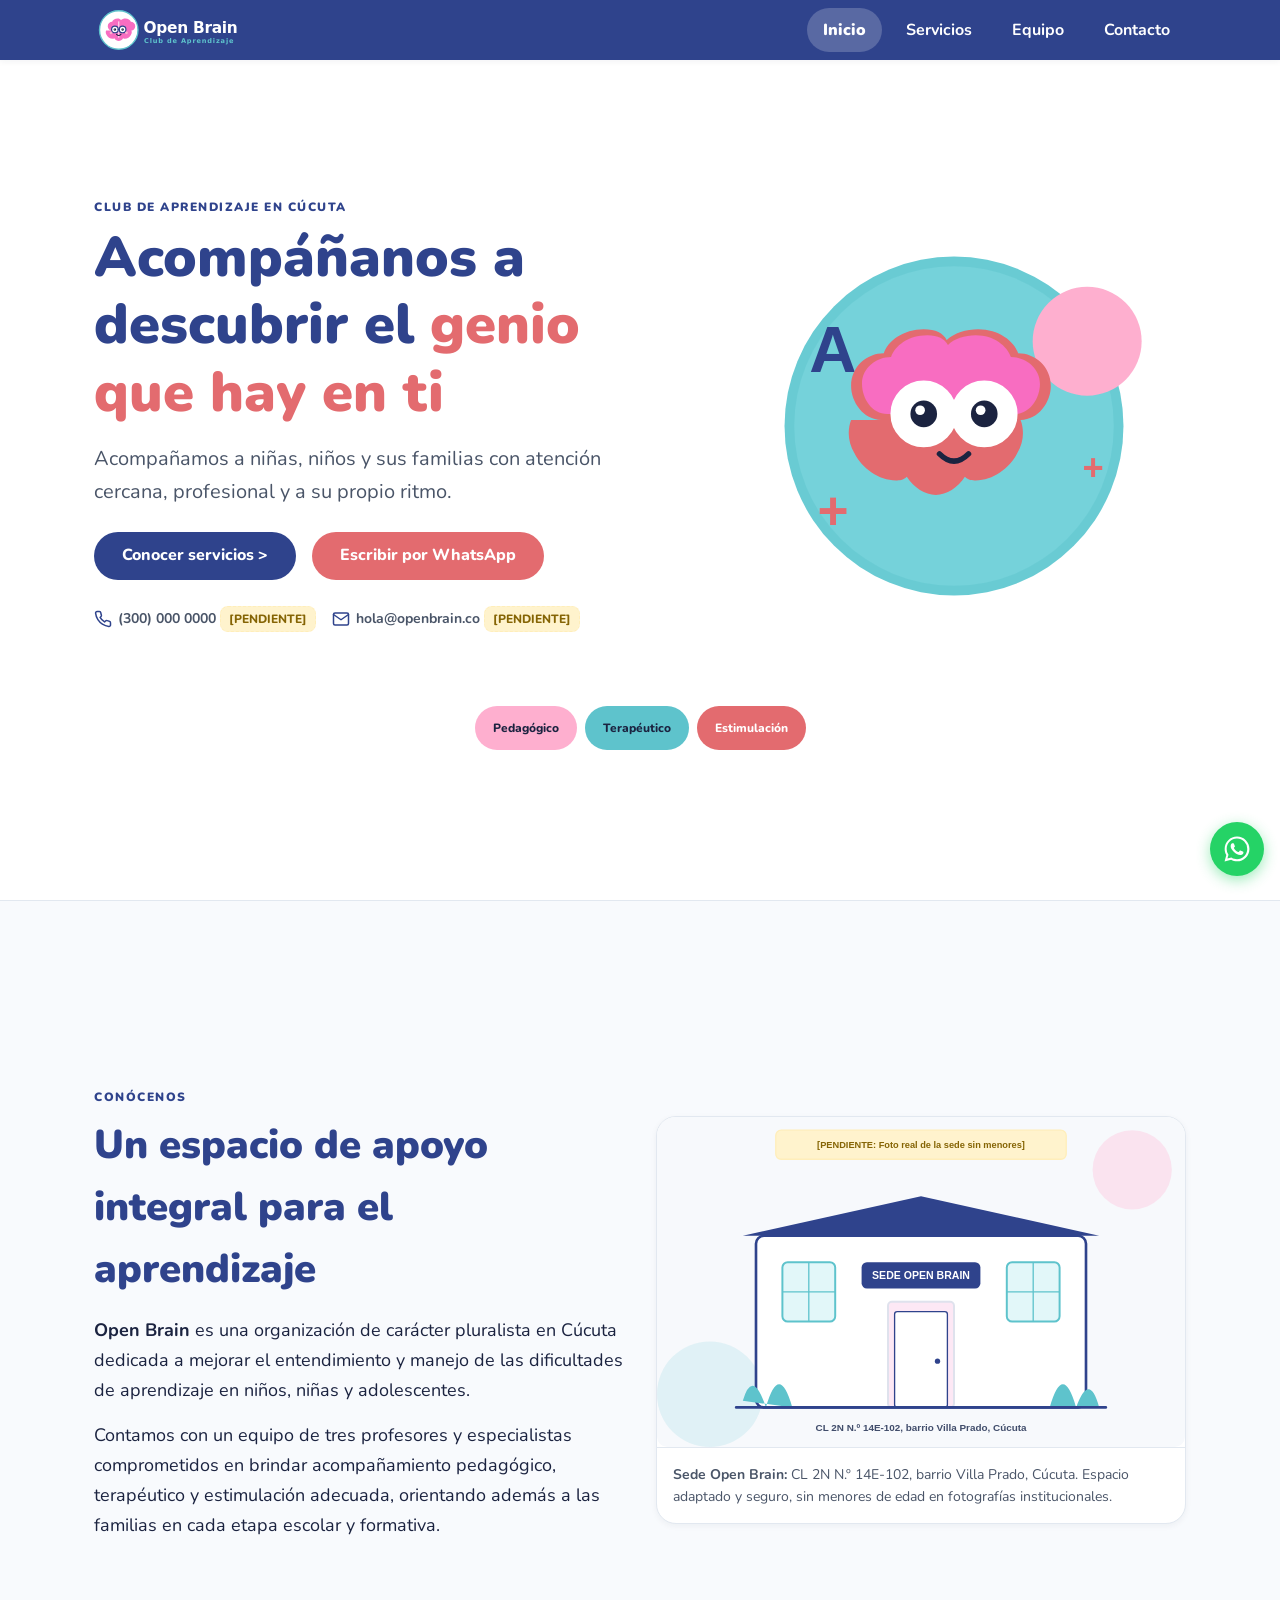
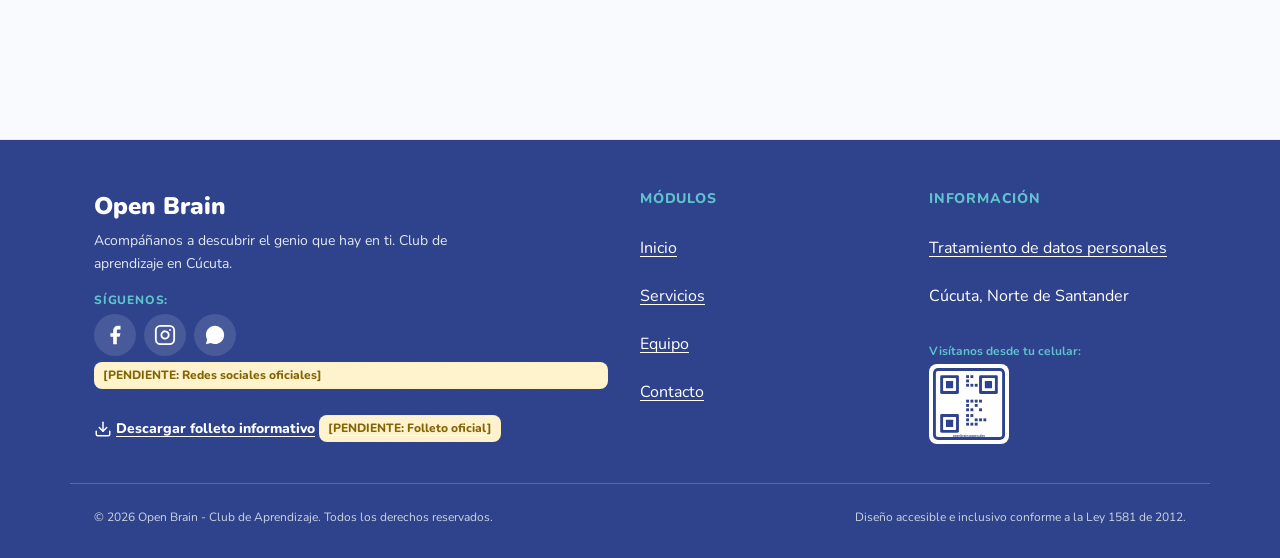
==== commit 12f98c3b: "chore: dejar de rastrear docs y AGENTS" ====
--- a/index.html
+++ b/index.html
@@ -1,5 +1,5 @@
 <!DOCTYPE html>
-<html lang="es">
+<html lang="es" class="page-home">
 <head>
   <meta charset="UTF-8">
   <meta name="viewport" content="width=device-width, initial-scale=1.0">
@@ -17,6 +17,7 @@
   <meta property="og:locale" content="es_CO">
   <meta property="og:site_name" content="Open Brain - Club de Aprendizaje">
   <link rel="stylesheet" href="css/estilos.css">
+  <script src="js/animaciones.js"></script>
 </head>
 <body>
   <!-- Salto accesible al contenido principal (WCAG 2.1 AA) -->
@@ -68,7 +69,7 @@
     <!-- ======================================================================
          RF-03, RF-06: Hero de Inicio fiel a la pantalla 1 del prototipo
          ====================================================================== -->
-    <section class="hero-section" aria-labelledby="hero-title">
+    <section class="hero-section snap-section" aria-labelledby="hero-title">
       <div class="container hero-section__inner">
         <div class="hero-section__content">
           <span class="tag-label">Club de aprendizaje en Cúcuta</span>
@@ -87,7 +88,7 @@
             </a>
 
             <!-- RF-02: Botón Escribir por WhatsApp en Coral -->
-            <a href="https://wa.me/57[PENDIENTE: WhatsApp]?text=Hola%20Open%20Brain,%20deseo%20solicitar%20informaci%C3%B3n" class="btn btn--coral" target="_blank" rel="noopener noreferrer">
+            <a href="https://wa.me/573227606978?text=Hola%20Open%20Brain,%20deseo%20solicitar%20informaci%C3%B3n" class="btn btn--coral" target="_blank" rel="noopener noreferrer">
               Escribir por WhatsApp
             </a>
           </div>
@@ -110,25 +111,27 @@
             </a>
           </div>
 
-          <!-- RF-08: Accesos directos tipo píldoras a los 3 servicios con los colores del moodboard -->
+          
+        </div>
+
+        <!-- Ilustración circular turquesa con cerebro rosa del prototipo -->
+        <div class="hero-section__visual">
+          <img src="img/ilustracion-hero.svg" alt="Ilustración de Open Brain con cerebro alegre con gafas sobre círculo turquesa" class="hero-section__mascot" width="340" height="340" fetchpriority="high">
+        </div>
+      </div>
+
+      <!-- RF-08: Accesos directos tipo píldoras a los 3 servicios con los colores del moodboard -->
           <div class="hero-service-pills" aria-label="Accesos rápidos a servicios">
             <a href="servicios.html#pedagogico" class="service-pill service-pill--pink">Pedagógico</a>
             <a href="servicios.html#terapeutico" class="service-pill service-pill--teal">Terapéutico</a>
             <a href="servicios.html#estimulacion" class="service-pill service-pill--coral">Estimulación</a>
           </div>
-        </div>
-
-        <!-- Ilustración circular turquesa con cerebro rosa del prototipo -->
-        <div class="hero-section__visual">
-          <img src="img/ilustracion-hero.svg" alt="Ilustración de Open Brain con cerebro alegre con gafas sobre círculo turquesa" class="hero-section__mascot" width="340" height="340" fetchpriority="high">
-        </div>
-      </div>
     </section>
 
     <!-- ======================================================================
          RF-04, RF-05: Presentación de Open Brain y Espacio con imagen de la sede
          ====================================================================== -->
-    <section class="about-section" aria-labelledby="about-title">
+    <section class="about-section snap-section" aria-labelledby="about-title">
       <div class="container">
         <div class="about-section__grid">
           <div class="about-section__content">
@@ -160,7 +163,7 @@
   <!-- ======================================================================
        RF-02: Botón flotante accesible de WhatsApp en todas las pantallas
        ====================================================================== -->
-  <a href="https://wa.me/57[PENDIENTE: WhatsApp]?text=Hola%20Open%20Brain,%20deseo%20solicitar%20informaci%C3%B3n" class="whatsapp-btn" target="_blank" rel="noopener noreferrer" aria-label="Escribir por WhatsApp a Open Brain (abre conversación)">
+  <a href="https://wa.me/573227606978?text=Hola%20Open%20Brain,%20deseo%20solicitar%20informaci%C3%B3n" class="whatsapp-btn" target="_blank" rel="noopener noreferrer" aria-label="Escribir por WhatsApp a Open Brain (abre conversación)">
     <svg class="whatsapp-btn__icon" viewBox="0 0 24 24" aria-hidden="true">
       <path d="M12.04 2c-5.46 0-9.91 4.45-9.91 9.91 0 1.75.46 3.45 1.32 4.95L2.05 22l5.25-1.38c1.45.79 3.08 1.21 4.74 1.21 5.46 0 9.91-4.45 9.91-9.91 0-2.65-1.03-5.14-2.9-7.01A9.82 9.82 0 0 0 12.04 2zm0 18.15c-1.5 0-2.97-.4-4.25-1.16l-.3-.18-3.13.82.83-3.05-.2-.32a8.19 8.19 0 0 1-1.26-4.35c0-4.54 3.7-8.24 8.24-8.24 2.2 0 4.27.86 5.82 2.42a8.18 8.18 0 0 1 2.41 5.83c.01 4.54-3.69 8.23-8.23 8.23zm4.52-6.17c-.25-.12-1.47-.72-1.7-.81-.23-.08-.39-.12-.56.12-.17.25-.64.81-.79.98-.14.17-.29.19-.54.06-.25-.12-1.05-.39-2-1.23-.74-.66-1.24-1.48-1.39-1.73-.14-.25-.02-.38.11-.5.11-.11.25-.29.37-.43.12-.15.17-.25.25-.42.08-.17.04-.31-.02-.44-.06-.12-.56-1.35-.77-1.85-.2-.48-.41-.42-.56-.43h-.48c-.17 0-.44.06-.67.31-.23.25-.88.86-.88 2.1 0 1.24.9 2.44 1.03 2.61.12.17 1.78 2.71 4.3 3.8.6.26 1.07.41 1.44.53.61.19 1.16.17 1.6.1.49-.07 1.47-.6 1.68-1.18.21-.58.21-1.07.15-1.18-.06-.12-.23-.19-.48-.31z"/>
     </svg>
@@ -189,7 +192,7 @@
             <a href="[PENDIENTE: URL Instagram]" class="footer__social-link" target="_blank" rel="noopener noreferrer" aria-label="Open Brain en Instagram">
               <svg viewBox="0 0 24 24" fill="none" stroke="currentColor" stroke-width="2" stroke-linecap="round" stroke-linejoin="round" width="22" height="22" aria-hidden="true"><rect x="2" y="2" width="20" height="20" rx="5" ry="5"/><path d="M16 11.37A4 4 0 1 1 12.63 8 4 4 0 0 1 16 11.37z"/><line x1="17.5" y1="6.5" x2="17.51" y2="6.5"/></svg>
             </a>
-            <a href="https://wa.me/57[PENDIENTE: WhatsApp]" class="footer__social-link" target="_blank" rel="noopener noreferrer" aria-label="Open Brain por WhatsApp">
+            <a href="https://wa.me/573227606978" class="footer__social-link" target="_blank" rel="noopener noreferrer" aria-label="Open Brain por WhatsApp">
               <svg viewBox="0 0 24 24" fill="currentColor" width="22" height="22" aria-hidden="true"><path d="M12.04 2c-5.46 0-9.91 4.45-9.91 9.91 0 1.75.46 3.45 1.32 4.95L2.05 22l5.25-1.38c1.45.79 3.08 1.21 4.74 1.21 5.46 0 9.91-4.45 9.91-9.91 0-2.65-1.03-5.14-2.9-7.01A9.82 9.82 0 0 0 12.04 2z"/></svg>
             </a>
           </div>
--- a/css/estilos.css
+++ b/css/estilos.css
@@ -1860,3 +1860,79 @@
   background-color: #FFFFFF;
   padding: 4px;
 }
+
+
+html.page-home {
+  --alto-header: 60px;
+  scroll-snap-type: y mandatory;
+  scroll-padding-top: var(--alto-header);
+}
+
+.page-home .snap-section {
+  min-height: calc(100vh - var(--alto-header));
+  min-height: calc(100svh - var(--alto-header));
+  display: flex;
+  flex-direction: column;
+  justify-content: center;
+  scroll-snap-align: start;
+  scroll-snap-stop: always;
+}
+
+.page-home .snap-section > .container {
+  width: 100%;
+}
+
+.page-home .footer {
+  scroll-snap-align: end;
+}
+
+/* Píldoras de servicios centradas */
+.hero-service-pills {
+  justify-content: center;
+  margin-top: var(--spacing-xl);
+}
+
+/* Animación de entrada (sin movimiento si el usuario lo desactiva en su sistema) */
+@media (prefers-reduced-motion: no-preference) {
+  .anim-ready .hero-section__content > *,
+  .anim-ready .hero-section__visual,
+  .anim-ready .hero-service-pills,
+  .anim-ready .about-section__content > *,
+  .anim-ready .about-section__media {
+    opacity: 0;
+    transform: translateY(28px);
+    transition: opacity 0.6s ease, transform 0.6s cubic-bezier(0.2, 0.7, 0.2, 1);
+  }
+
+  .anim-ready .snap-section.is-visible .hero-section__content > *,
+  .anim-ready .snap-section.is-visible .hero-section__visual,
+  .anim-ready .snap-section.is-visible .hero-service-pills,
+  .anim-ready .snap-section.is-visible .about-section__content > *,
+  .anim-ready .snap-section.is-visible .about-section__media {
+    opacity: 1;
+    transform: none;
+  }
+
+  /* Aparición escalonada */
+  .anim-ready .hero-section__content > :nth-child(2),
+  .anim-ready .about-section__content > :nth-child(2) { transition-delay: 0.08s; }
+  .anim-ready .hero-section__content > :nth-child(3),
+  .anim-ready .about-section__content > :nth-child(3) { transition-delay: 0.16s; }
+  .anim-ready .hero-section__content > :nth-child(4) { transition-delay: 0.24s; }
+  .anim-ready .hero-section__content > :nth-child(5) { transition-delay: 0.32s; }
+  .anim-ready .hero-section__visual,
+  .anim-ready .about-section__media { transition-delay: 0.15s; }
+  .anim-ready .hero-service-pills { transition-delay: 0.4s; }
+}
+
+/* Inicio: aprovechar mejor la pantalla en escritorio */
+@media (min-width: 1024px) {
+  .page-home .hero-section__title { font-size: 3.5rem; }
+  .page-home .hero-section__text { font-size: 1.25rem; max-width: 560px; }
+  .page-home .hero-section__mascot { max-width: 460px; }
+  .page-home .hero-section__actions { gap: var(--spacing-md); }
+  .page-home .hero-service-pills { margin-top: var(--spacing-2xl); }
+
+  .page-home .about-section__title { font-size: 2.5rem; }
+  .page-home .about-section__paragraph { font-size: 1.125rem; }
+}
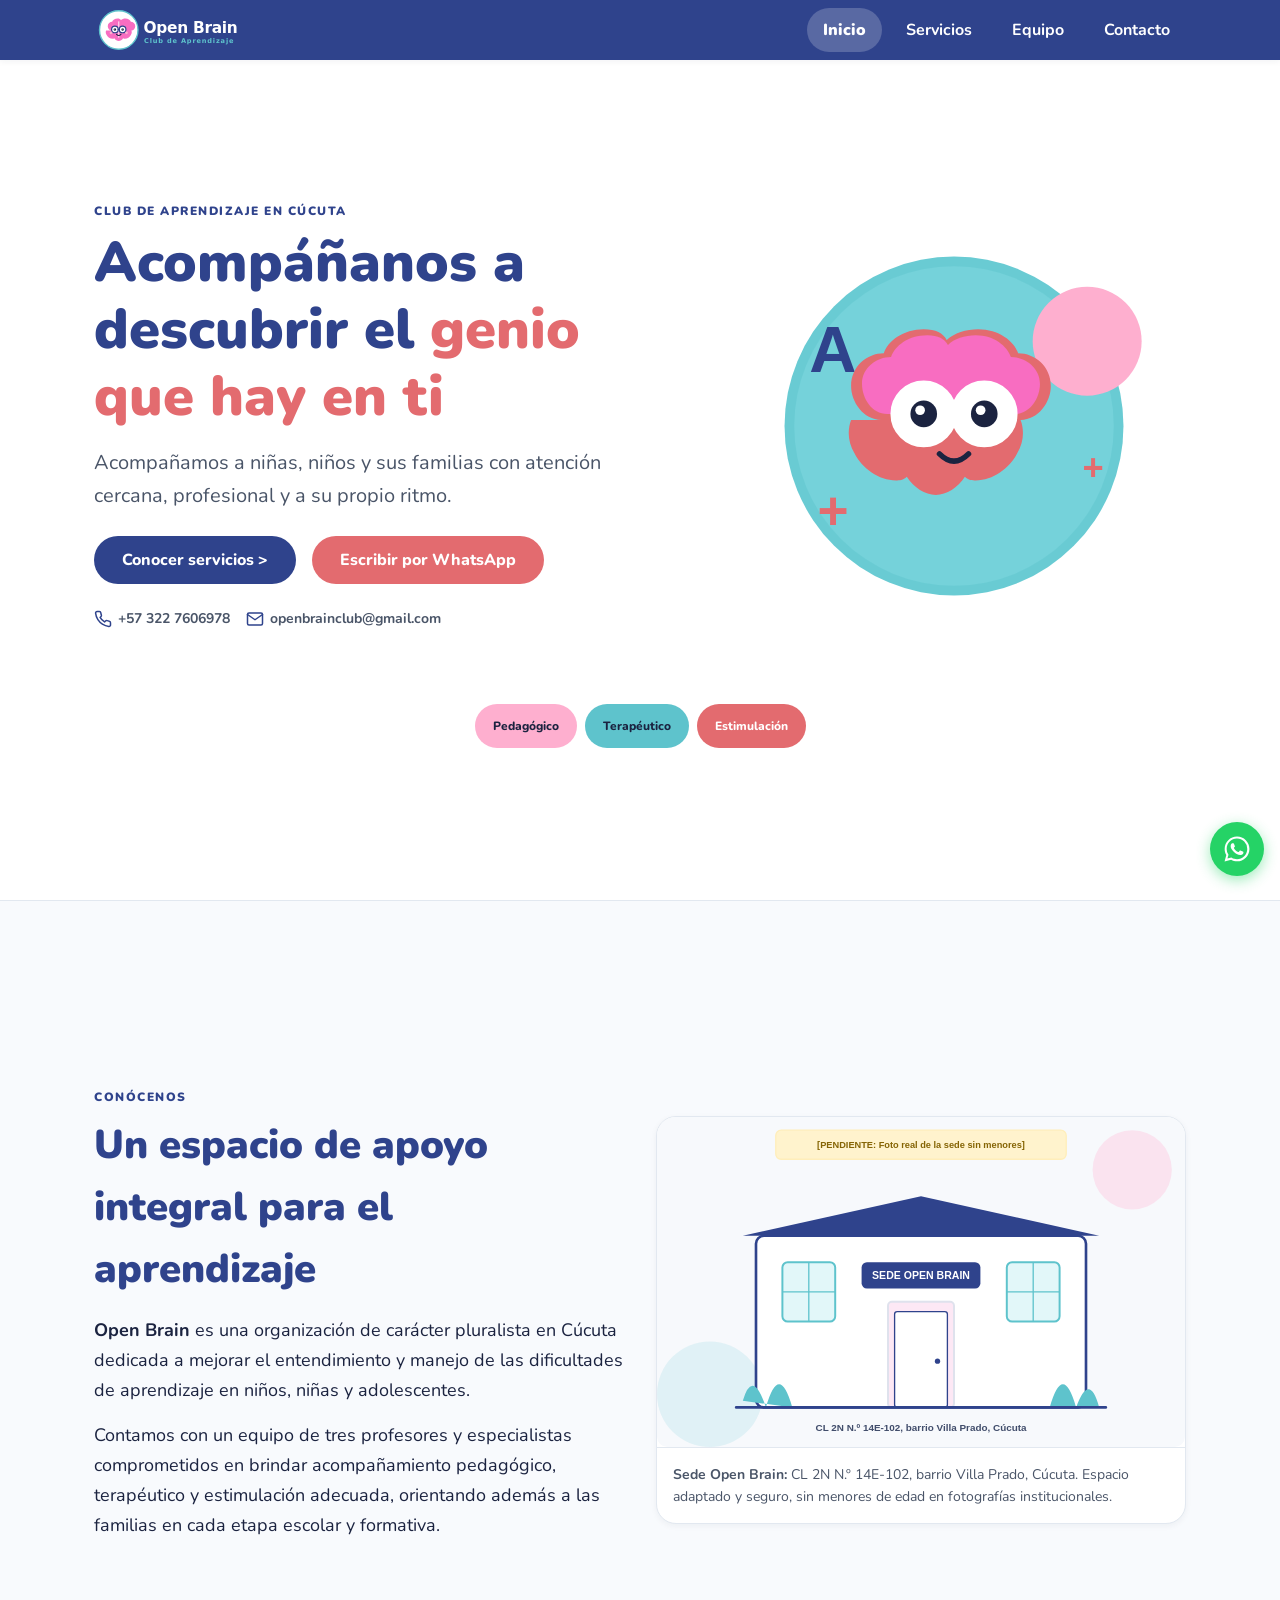
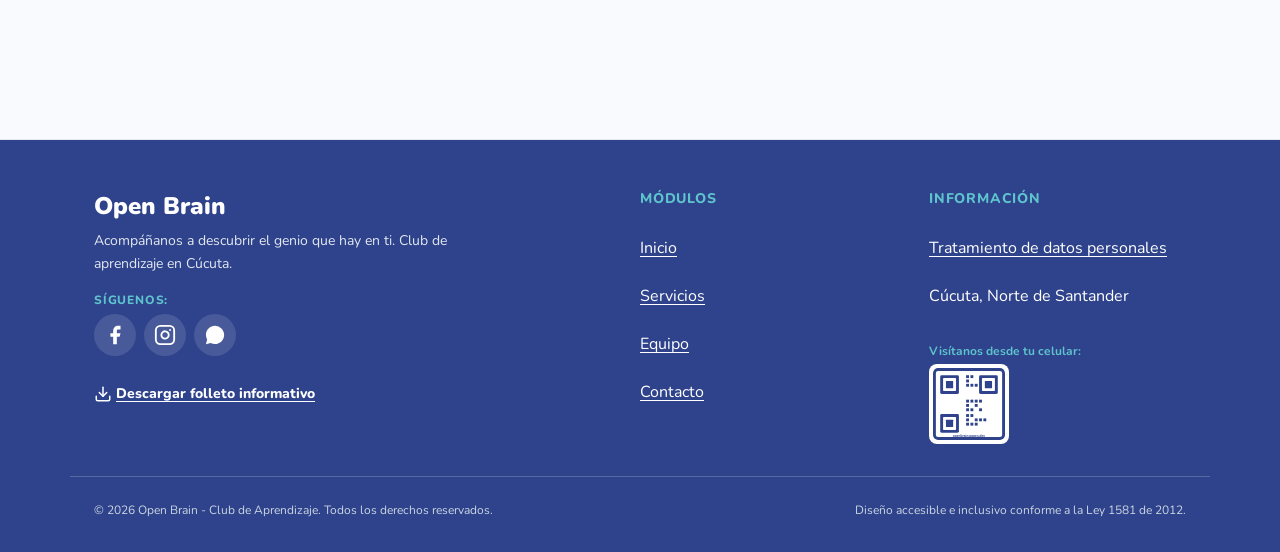
==== commit 0e2423c6: "actualizacion de algunos pendientes" ====
--- a/index.html
+++ b/index.html
@@ -95,19 +95,19 @@
 
           <!-- RF-07: Teléfono y correo en línea directa bajo los botones -->
           <div class="hero-contact-line">
-            <a href="tel:+570000000000" class="hero-contact-item">
+            <a href="https://wa.me/573227606978?text=Hola%20Open%20Brain,%20deseo%20solicitar%20informaci%C3%B3n" class="hero-contact-item">
               <svg viewBox="0 0 24 24" fill="none" stroke="currentColor" stroke-width="2" stroke-linecap="round" stroke-linejoin="round" aria-hidden="true">
                 <path d="M22 16.92v3a2 2 0 0 1-2.18 2 19.79 19.79 0 0 1-8.63-3.07 19.5 19.5 0 0 1-6-6 19.79 19.79 0 0 1-3.07-8.67A2 2 0 0 1 4.11 2h3a2 2 0 0 1 2 1.72 12.84 12.84 0 0 0 .7 2.81 2 2 0 0 1-.45 2.11L8.09 9.91a16 16 0 0 0 6 6l1.27-1.27a2 2 0 0 1 2.11-.45 12.84 12.84 0 0 0 2.81.7A2 2 0 0 1 22 16.92z"></path>
               </svg>
-              <span>(300) 000 0000 <span class="pending-badge">[PENDIENTE]</span></span>
-            </a>
-
-            <a href="mailto:hola@openbrain.co" class="hero-contact-item">
+              <span>+57 322 7606978 </span>
+            </a>
+
+            <a href="mailto:openbrainclub@gmail.com" class="hero-contact-item">
               <svg viewBox="0 0 24 24" fill="none" stroke="currentColor" stroke-width="2" stroke-linecap="round" stroke-linejoin="round" aria-hidden="true">
                 <path d="M4 4h16c1.1 0 2 .9 2 2v12c0 1.1-.9 2-2 2H4c-1.1 0-2-.9-2-2V6c0-1.1.9-2 2-2z"></path>
                 <polyline points="22,6 12,13 2,6"></polyline>
               </svg>
-              <span>hola@openbrain.co <span class="pending-badge">[PENDIENTE]</span></span>
+              <span>openbrainclub@gmail.com</span>
             </a>
           </div>
 
@@ -186,24 +186,23 @@
         <div class="footer__social">
           <span class="footer__social-label">Síguenos:</span>
           <div class="footer__social-links">
-            <a href="[PENDIENTE: URL Facebook]" class="footer__social-link" target="_blank" rel="noopener noreferrer" aria-label="Open Brain en Facebook">
+            <a href="https://www.facebook.com/people/Open-Brain-Club-De-Aprendizaje/61576938195843/" class="footer__social-link" target="_blank" rel="noopener noreferrer" aria-label="Open Brain en Facebook">
               <svg viewBox="0 0 24 24" fill="currentColor" width="22" height="22" aria-hidden="true"><path d="M18 2h-3a5 5 0 0 0-5 5v3H7v4h3v8h4v-8h3l1-4h-4V7a1 1 0 0 1 1-1h3z"/></svg>
             </a>
-            <a href="[PENDIENTE: URL Instagram]" class="footer__social-link" target="_blank" rel="noopener noreferrer" aria-label="Open Brain en Instagram">
+            <a href="https://www.instagram.com/openbrain_club/" class="footer__social-link" target="_blank" rel="noopener noreferrer" aria-label="Open Brain en Instagram">
               <svg viewBox="0 0 24 24" fill="none" stroke="currentColor" stroke-width="2" stroke-linecap="round" stroke-linejoin="round" width="22" height="22" aria-hidden="true"><rect x="2" y="2" width="20" height="20" rx="5" ry="5"/><path d="M16 11.37A4 4 0 1 1 12.63 8 4 4 0 0 1 16 11.37z"/><line x1="17.5" y1="6.5" x2="17.51" y2="6.5"/></svg>
             </a>
             <a href="https://wa.me/573227606978" class="footer__social-link" target="_blank" rel="noopener noreferrer" aria-label="Open Brain por WhatsApp">
               <svg viewBox="0 0 24 24" fill="currentColor" width="22" height="22" aria-hidden="true"><path d="M12.04 2c-5.46 0-9.91 4.45-9.91 9.91 0 1.75.46 3.45 1.32 4.95L2.05 22l5.25-1.38c1.45.79 3.08 1.21 4.74 1.21 5.46 0 9.91-4.45 9.91-9.91 0-2.65-1.03-5.14-2.9-7.01A9.82 9.82 0 0 0 12.04 2z"/></svg>
             </a>
           </div>
-          <span class="pending-badge">[PENDIENTE: Redes sociales oficiales]</span>
         </div>
 
         <!-- RF-27: Folleto digital descargable -->
         <a href="assets/folleto-open-brain.pdf" class="footer__brochure-link" download aria-label="Descargar folleto informativo de Open Brain en PDF">
           <svg viewBox="0 0 24 24" fill="none" stroke="currentColor" stroke-width="2" stroke-linecap="round" stroke-linejoin="round" width="18" height="18" aria-hidden="true"><path d="M21 15v4a2 2 0 0 1-2 2H5a2 2 0 0 1-2-2v-4"/><polyline points="7 10 12 15 17 10"/><line x1="12" y1="15" x2="12" y2="3"/></svg>
           Descargar folleto informativo
-          <span class="pending-badge">[PENDIENTE: Folleto oficial]</span>
+          
         </a>
       </div>
 
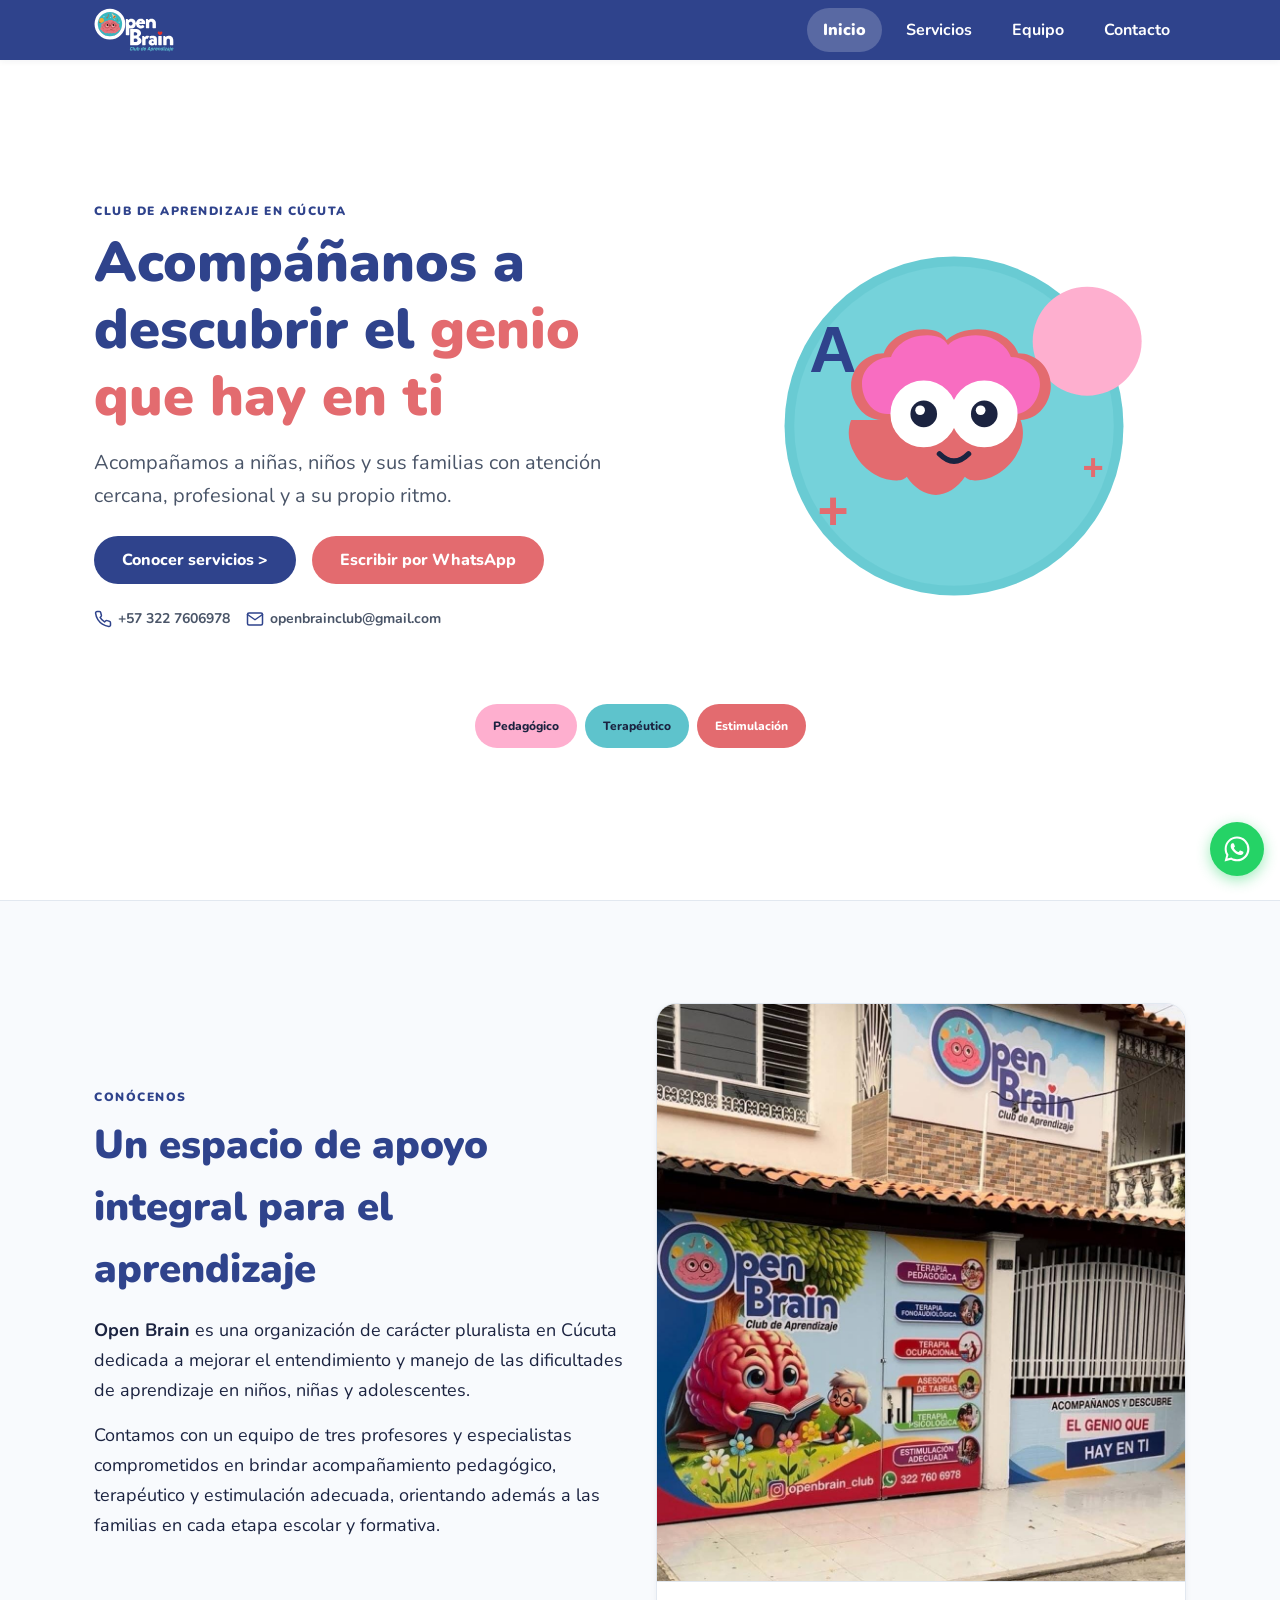
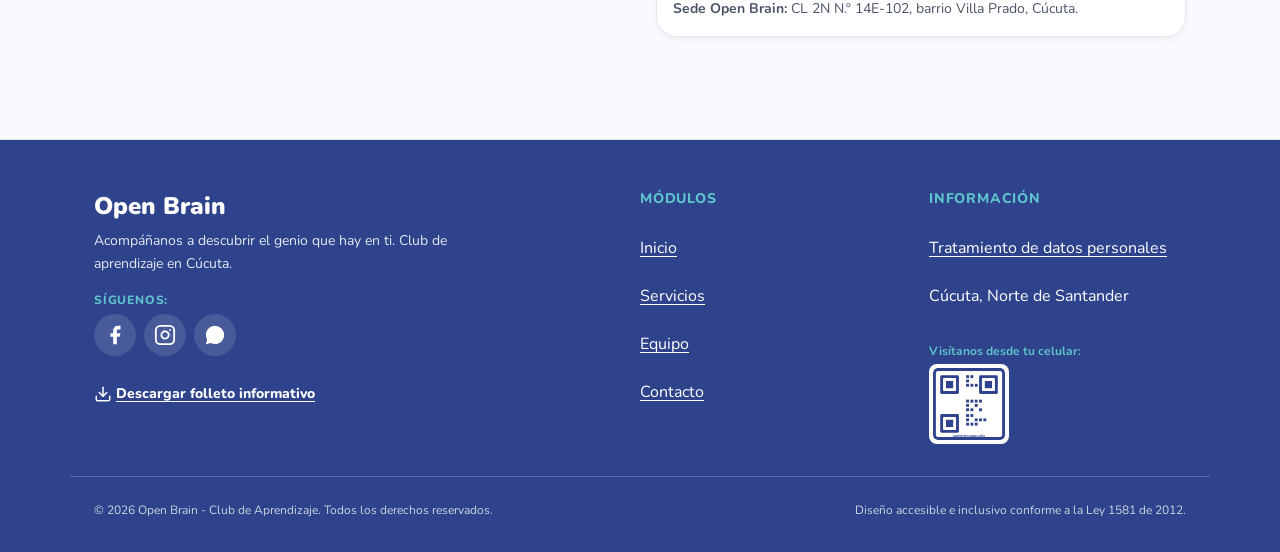
==== commit 48342d96: "cambios finales, falta caracterizacion personal" ====
--- a/index.html
+++ b/index.html
@@ -149,9 +149,9 @@
           <!-- RF-05: Espacio con la imagen de la sede (sin menores) -->
           <div class="about-section__media">
             <figure class="site-image-card">
-              <img src="img/sede-openbrain.svg" alt="Fachada e instalaciones de la sede de Open Brain en el barrio Villa Prado de Cúcuta" class="site-image-card__img" width="800" height="500" loading="lazy">
+              <img src="img/sede-openbrain.jpeg" alt="Fachada e instalaciones de la sede de Open Brain en el barrio Villa Prado de Cúcuta" class="site-image-card__img" width="800" height="500" loading="lazy">
               <figcaption class="site-image-card__caption">
-                <strong>Sede Open Brain:</strong> CL 2N N.º 14E-102, barrio Villa Prado, Cúcuta. Espacio adaptado y seguro, sin menores de edad en fotografías institucionales.
+                <strong>Sede Open Brain:</strong> CL 2N N.º 14E-102, barrio Villa Prado, Cúcuta. 
               </figcaption>
             </figure>
           </div>
--- a/css/estilos.css
+++ b/css/estilos.css
@@ -643,12 +643,12 @@
 }
 
 .site-image-card__img {
+  display: block;
   width: 100%;
   height: auto;
-  aspect-ratio: 16 / 10;
-  object-fit: cover;
-}
-
+  aspect-ratio: auto;
+  object-fit: contain;
+}
 .site-image-card__caption {
   padding: var(--spacing-md);
   font-size: var(--font-size-sm);
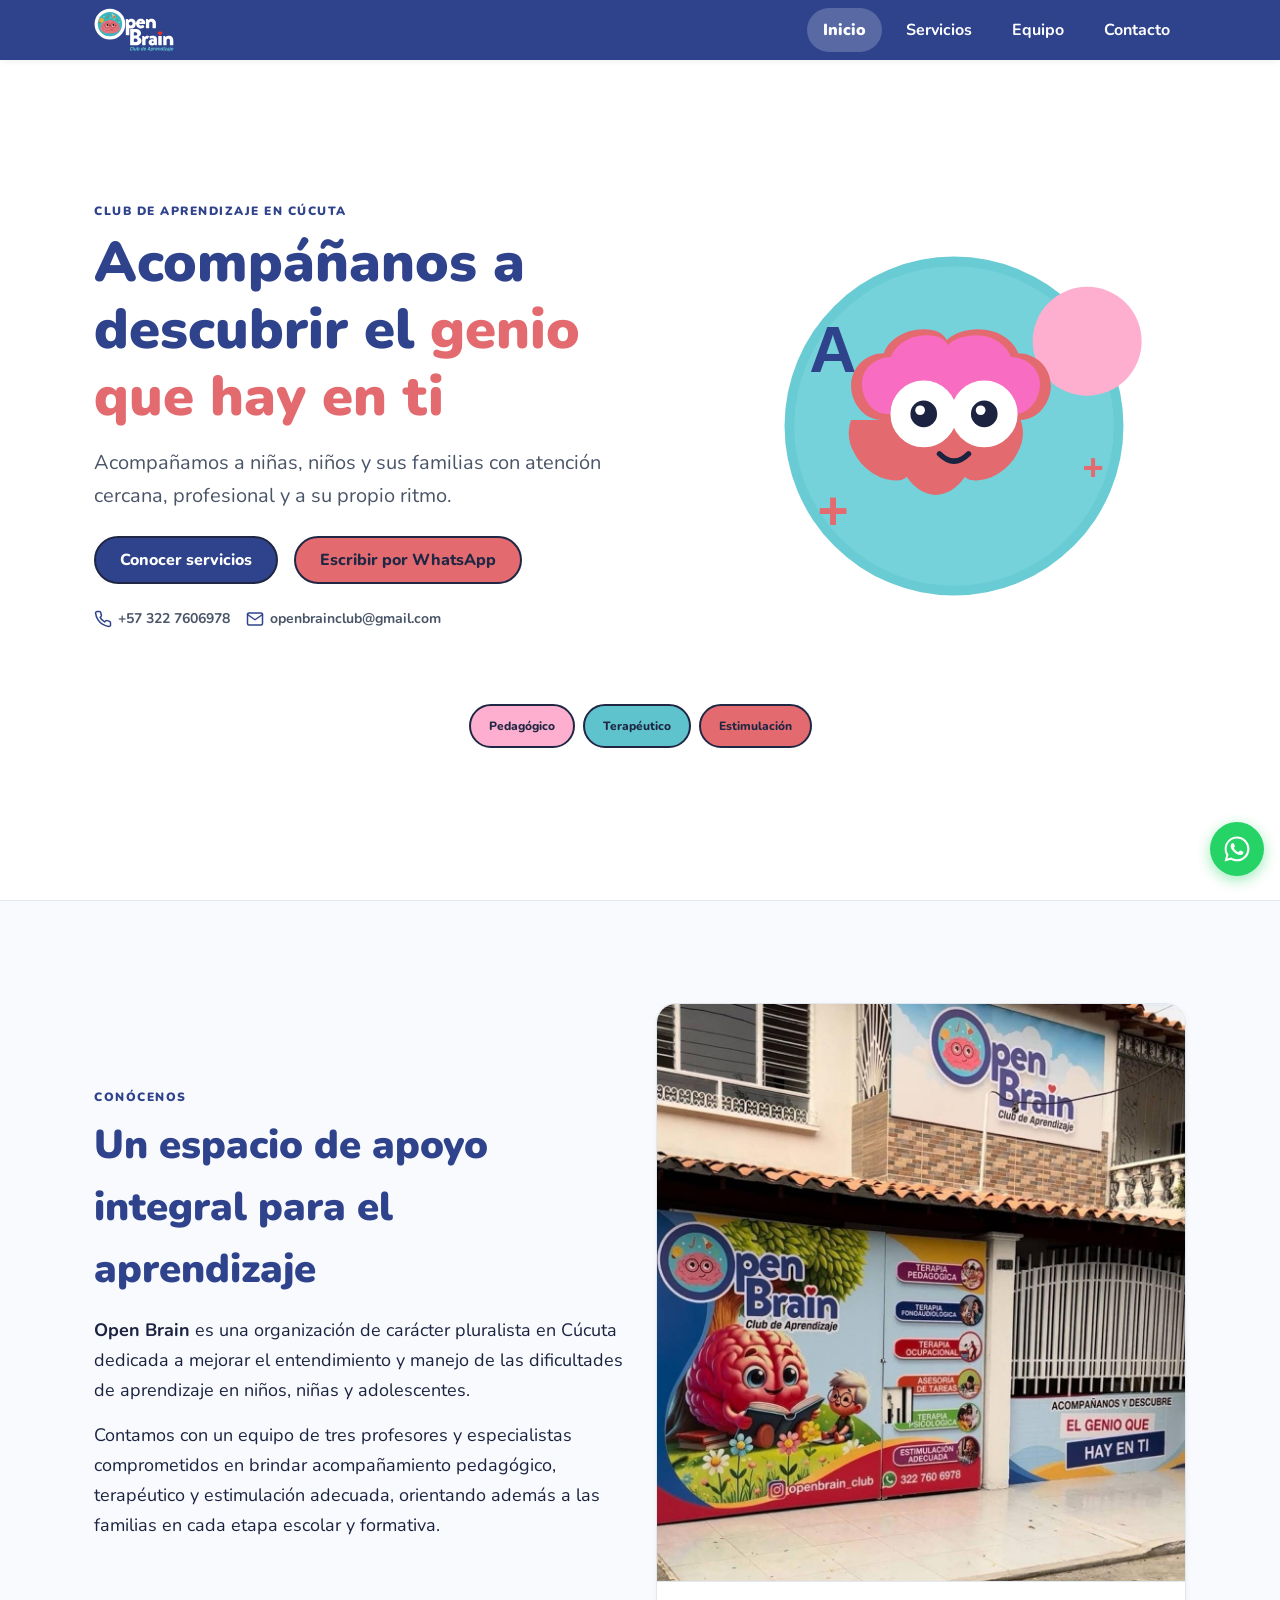
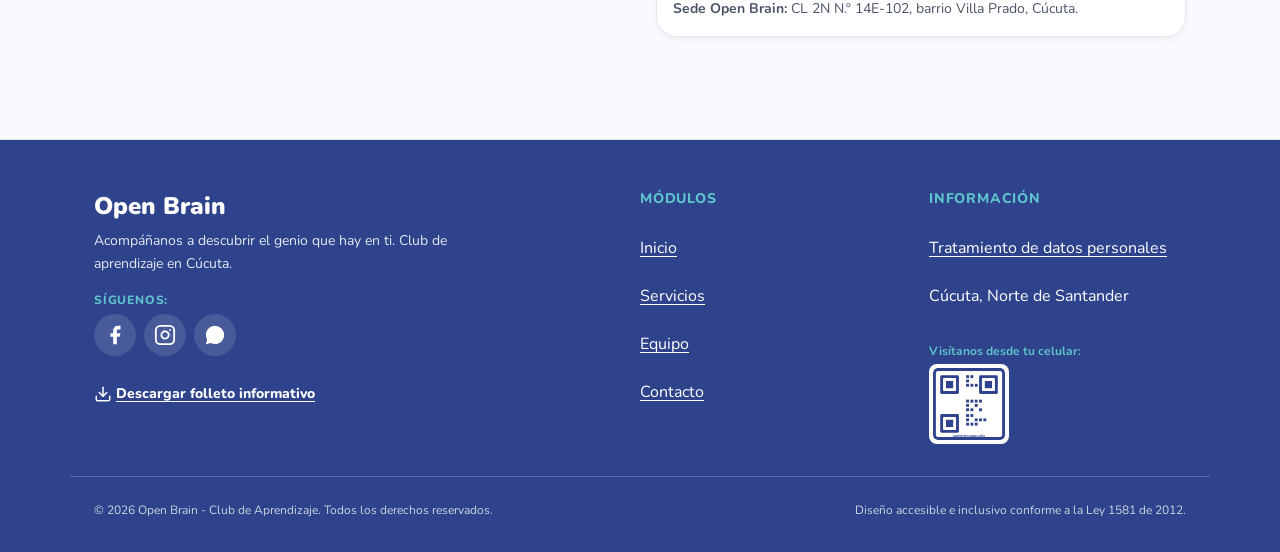
==== commit 75074073: "feat: adaptar estilo de botones y píldoras al prototipo y remover flecha en botón de inicio" ====
--- a/index.html
+++ b/index.html
@@ -16,7 +16,9 @@
   <meta property="og:image" content="https://[PENDIENTE: dominio].pages.dev/img/ilustracion-hero.svg">
   <meta property="og:locale" content="es_CO">
   <meta property="og:site_name" content="Open Brain - Club de Aprendizaje">
-  <link rel="stylesheet" href="css/estilos.css">
+  <link rel="stylesheet" href="css/variables.css">
+  <link rel="stylesheet" href="css/global.css">
+  <link rel="stylesheet" href="css/inicio.css">
   <script src="js/animaciones.js"></script>
 </head>
 <body>
@@ -82,9 +84,9 @@
           </p>
 
           <div class="hero-section__actions">
-            <!-- RF-06: Botón Conocer servicios > en Azul Índigo -->
+            <!-- RF-06: Botón Conocer servicios en Azul Índigo -->
             <a href="servicios.html" class="btn btn--primary">
-              Conocer servicios &gt;
+              Conocer servicios
             </a>
 
             <!-- RF-02: Botón Escribir por WhatsApp en Coral -->
--- a/css/variables.css
+++ b/css/variables.css
@@ -0,0 +1,170 @@
+/* ==========================================================================
+   Variables y Tokens de Diseño (Open Brain)
+   Basado en el Moodboard (Figura 9) y normas WCAG 2.1 AA
+   ========================================================================== */
+
+/* --- 1. Importación de tipografía accesible --- */
+@import url('https://fonts.googleapis.com/css2?family=Nunito:wght@400;600;700;800;900&display=swap');
+
+/* --- 2. Variables CSS (Paleta de identidad visual del moodboard, Figura 9) --- */
+:root {
+  /* Paleta institucional del moodboard */
+  --color-primary: #2F438C;          /* Azul índigo: Barra de navegación, botón principal, títulos */
+  --color-primary-dark: #202F63;     /* Azul índigo oscuro para hover */
+  --color-accent-teal: #5EC3CC;      /* Turquesa: Acentos, ilustraciones, tarjetas */
+  --color-accent-teal-dark: #257D86; /* Turquesa oscuro para contraste AA sobre fondo blanco */
+  --color-accent-coral: #E36B6F;     /* Coral: Botón de WhatsApp y llamadas a la acción, acentos */
+  --color-accent-coral-dark: #C94C50;/* Coral oscuro para estados hover */
+  --color-card-pink-light: #FEAFCF;  /* Rosa claro: Fondos suaves de tarjetas */
+  --color-card-pink-subtle: #FFF0F6; /* Rosa muy sutil para fondos de testimonios y horarios */
+  --color-decor-pink-vivid: #F86DC1; /* Rosa vivo: Detalles decorativos */
+  --color-text: #1B2340;             /* Azul oscuro: Texto principal (contraste 14.5:1 en blanco) */
+  --color-text-muted: #4A5568;       /* Texto secundario accesible */
+  --color-text-light: #FFFFFF;       /* Texto blanco */
+
+  /* Superficies y bordes */
+  --color-bg-page: #FFFFFF;
+  --color-bg-alt: #F8FAFD;
+  --color-border: #E2E8F0;
+  --color-border-card: #E8EDF5;
+
+  /* Tipografía */
+  --font-family-base: 'Nunito', -apple-system, BlinkMacSystemFont, 'Segoe UI', Roboto, sans-serif;
+  --font-size-xs: 0.75rem;    /* 12px */
+  --font-size-sm: 0.875rem;   /* 14px */
+  --font-size-base: 1rem;     /* 16px */
+  --font-size-md: 1.125rem;   /* 18px */
+  --font-size-lg: 1.25rem;    /* 20px */
+  --font-size-xl: 1.5rem;     /* 24px */
+  --font-size-2xl: 2rem;      /* 32px */
+  --font-size-3xl: 2.5rem;    /* 40px */
+  --line-height-tight: 1.2;
+  --line-height-base: 1.55;
+  --line-height-relaxed: 1.65;
+
+  /* Espaciado */
+  --spacing-xs: 0.25rem;  /* 4px */
+  --spacing-sm: 0.5rem;   /* 8px */
+  --spacing-md: 1rem;     /* 16px */
+  --spacing-lg: 1.5rem;   /* 24px */
+  --spacing-xl: 2rem;     /* 32px */
+  --spacing-2xl: 3rem;    /* 48px */
+  --spacing-3xl: 4rem;    /* 64px */
+
+  /* Radios de borde según estilo de interfaz amigable */
+  --radius-sm: 8px;
+  --radius-md: 14px;
+  --radius-lg: 20px;
+  --radius-full: 9999px;
+
+  /* Sombras sutiles */
+  --shadow-sm: 0 2px 6px rgba(27, 35, 64, 0.05);
+  --shadow-md: 0 6px 18px rgba(27, 35, 64, 0.08);
+  --shadow-lg: 0 12px 30px rgba(27, 35, 64, 0.12);
+
+  --transition-fast: 0.2s ease;
+  --container-max-width: 1140px;
+}
+
+/* --- 3. Reseteo y normalización accesible --- */
+*,
+*::before,
+*::after {
+  box-sizing: border-box;
+  margin: 0;
+  padding: 0;
+}
+
+html {
+  font-size: 100%;
+  scroll-behavior: smooth;
+  -webkit-text-size-adjust: 100%;
+}
+
+@media (prefers-reduced-motion: reduce) {
+  html {
+    scroll-behavior: auto;
+  }
+  *,
+  *::before,
+  *::after {
+    animation-duration: 0.01ms !important;
+    animation-iteration-count: 1 !important;
+    transition-duration: 0.01ms !important;
+    scroll-behavior: auto !important;
+  }
+}
+
+body {
+  font-family: var(--font-family-base);
+  font-size: var(--font-size-base);
+  line-height: var(--line-height-base);
+  color: var(--color-text);
+  background-color: var(--color-bg-page);
+  min-height: 100vh;
+  display: flex;
+  flex-direction: column;
+}
+
+img,
+svg {
+  display: block;
+  max-width: 100%;
+  height: auto;
+}
+
+a {
+  color: var(--color-primary);
+  text-decoration: none;
+  transition: color var(--transition-fast);
+}
+
+button {
+  font-family: inherit;
+  font-size: inherit;
+  cursor: pointer;
+  border: none;
+  background: none;
+}
+
+ul,
+ol {
+  list-style: none;
+}
+
+/* --- 4. Accesibilidad y Foco visible (WCAG 2.1 AA) --- */
+:focus-visible {
+  outline: 3px solid var(--color-accent-teal);
+  outline-offset: 3px;
+  border-radius: var(--radius-sm);
+}
+
+.skip-link {
+  position: absolute;
+  top: -999px;
+  left: var(--spacing-md);
+  background-color: #FFFFFF;
+  color: var(--color-primary);
+  padding: var(--spacing-sm) var(--spacing-md);
+  z-index: 9999;
+  font-weight: 800;
+  border-radius: var(--radius-sm);
+  box-shadow: var(--shadow-lg);
+  transition: top var(--transition-fast);
+}
+
+.skip-link:focus {
+  top: var(--spacing-md);
+}
+
+.sr-only {
+  position: absolute;
+  width: 1px;
+  height: 1px;
+  padding: 0;
+  margin: -1px;
+  overflow: hidden;
+  clip: rect(0, 0, 0, 0);
+  white-space: nowrap;
+  border: 0;
+}
--- a/css/global.css
+++ b/css/global.css
@@ -0,0 +1,508 @@
+/* ==========================================================================
+   Estilos Globales y Componentes Compartidos (Open Brain)
+   Navegación, Footer, Botones y Utilidades Transversales
+   ========================================================================== */
+
+/* --- 1. Contenedor y utilidades de texto --- */
+.container {
+  width: 100%;
+  max-width: var(--container-max-width);
+  margin-left: auto;
+  margin-right: auto;
+  padding-left: var(--spacing-md);
+  padding-right: var(--spacing-md);
+}
+
+@media (min-width: 768px) {
+  .container {
+    padding-left: var(--spacing-lg);
+    padding-right: var(--spacing-lg);
+  }
+}
+
+.main-content {
+  flex: 1 0 auto;
+}
+
+.text-coral {
+  color: var(--color-accent-coral);
+}
+
+.text-indigo {
+  color: var(--color-primary);
+}
+
+.text-teal {
+  color: var(--color-accent-teal-dark);
+}
+
+/* Marcadores visibles [PENDIENTE: ...] */
+.pending-badge {
+  display: inline-block;
+  background-color: #FFF3CD;
+  color: #856404;
+  font-size: var(--font-size-xs);
+  font-weight: 800;
+  padding: 3px 8px;
+  border-radius: var(--radius-sm);
+  border: 1px dashed #FFEEBA;
+  margin: 2px 0;
+}
+
+/* Etiquetas de categoría según prototipo */
+.tag-label {
+  display: inline-block;
+  font-size: var(--font-size-xs);
+  font-weight: 900;
+  color: var(--color-primary);
+  text-transform: uppercase;
+  letter-spacing: 1.5px;
+  margin-bottom: var(--spacing-xs);
+}
+
+.tag-label--center {
+  display: block;
+  text-align: center;
+}
+
+/* --- 2. Botones (Área táctil mínima >= 44px, estilo píldora con borde definido del prototipo) --- */
+.btn {
+  display: inline-flex;
+  align-items: center;
+  justify-content: center;
+  min-height: 48px;
+  min-width: 48px;
+  padding: 10px 24px;
+  font-weight: 800;
+  font-size: var(--font-size-base);
+  border-radius: var(--radius-full);
+  border: 2px solid #202744;
+  text-align: center;
+  cursor: pointer;
+  transition: transform var(--transition-fast), background-color var(--transition-fast), box-shadow var(--transition-fast), color var(--transition-fast);
+  text-decoration: none;
+  line-height: 1.2;
+}
+
+.btn:hover {
+  transform: translateY(-2px);
+  box-shadow: 0 4px 12px rgba(32, 39, 68, 0.18);
+}
+
+.btn:active {
+  transform: translateY(0);
+}
+
+/* Botón principal: Azul índigo (#2F438C) */
+.btn--primary {
+  background-color: var(--color-primary);
+  color: #FFFFFF;
+  border-color: #202744;
+}
+
+.btn--primary:hover {
+  background-color: var(--color-primary-dark);
+  color: #FFFFFF;
+}
+
+/* Botón secundario / CTA: Coral (#E36B6F) con texto y trazo oscuro según prototipo */
+.btn--coral {
+  background-color: var(--color-accent-coral);
+  color: #202744;
+  border-color: #202744;
+}
+
+.btn--coral:hover {
+  background-color: var(--color-accent-coral-dark);
+  color: #FFFFFF;
+}
+
+.btn--full {
+  width: 100%;
+}
+
+@media (min-width: 768px) {
+  .btn--full {
+    width: auto;
+  }
+}
+
+/* --- 3. Barra de navegación transversal (RF-01 - Azul Índigo según prototipo) --- */
+.header {
+  position: sticky;
+  top: 0;
+  background-color: var(--color-primary); /* Azul índigo #2F438C como en prototipo */
+  box-shadow: var(--shadow-sm);
+  z-index: 1000;
+}
+
+.header__inner {
+  display: flex;
+  align-items: center;
+  justify-content: space-between;
+  padding-top: var(--spacing-sm);
+  padding-bottom: var(--spacing-sm);
+}
+
+.header__logo-link {
+  display: flex;
+  align-items: center;
+  min-height: 44px;
+}
+
+.header__logo-img {
+  height: 44px;
+  width: auto;
+}
+
+/* Botón de menú móvil */
+.nav__toggle {
+  display: flex;
+  align-items: center;
+  justify-content: center;
+  width: 48px;
+  height: 48px;
+  border-radius: var(--radius-sm);
+  color: #FFFFFF;
+  transition: background-color var(--transition-fast);
+}
+
+.nav__toggle:hover {
+  background-color: rgba(255, 255, 255, 0.15);
+}
+
+.nav__toggle-icon {
+  width: 28px;
+  height: 28px;
+}
+
+.nav__toggle-icon--close {
+  display: none;
+}
+
+.nav--open .nav__toggle-icon--menu {
+  display: none;
+}
+
+.nav--open .nav__toggle-icon--close {
+  display: block;
+}
+
+/* Menú de navegación */
+.nav__menu {
+  position: absolute;
+  top: 100%;
+  left: 0;
+  right: 0;
+  background-color: var(--color-primary); /* Fondo índigo como pantalla 0. Navegación */
+  border-top: 1px solid rgba(255, 255, 255, 0.15);
+  box-shadow: var(--shadow-lg);
+  display: none;
+  flex-direction: column;
+  padding: var(--spacing-md);
+  gap: var(--spacing-xs);
+}
+
+.nav--open .nav__menu {
+  display: flex;
+}
+
+.nav__link {
+  display: flex;
+  align-items: center;
+  min-height: 48px;
+  padding: var(--spacing-sm) var(--spacing-md);
+  border-radius: var(--radius-md);
+  font-weight: 700;
+  font-size: var(--font-size-base);
+  color: #FFFFFF;
+  transition: background-color var(--transition-fast), color var(--transition-fast);
+}
+
+.nav__link:hover {
+  background-color: rgba(255, 255, 255, 0.15);
+  color: var(--color-accent-teal);
+}
+
+.nav__link--active {
+  background-color: rgba(255, 255, 255, 0.22);
+  color: #FFFFFF;
+  font-weight: 900;
+}
+
+@media (min-width: 768px) {
+  .nav__toggle {
+    display: none;
+  }
+
+  .nav__menu {
+    position: static;
+    display: flex;
+    flex-direction: row;
+    align-items: center;
+    border-top: none;
+    box-shadow: none;
+    padding: 0;
+    gap: var(--spacing-sm);
+  }
+
+  .nav__link {
+    padding: var(--spacing-xs) var(--spacing-md);
+    min-height: 44px;
+    border-radius: var(--radius-full);
+  }
+
+  .nav__link--active {
+    background-color: rgba(255, 255, 255, 0.2);
+  }
+}
+
+/* --- 4. Botón flotante de WhatsApp transversal (RF-02) --- */
+.whatsapp-btn {
+  position: fixed;
+  bottom: var(--spacing-lg);
+  right: var(--spacing-md);
+  z-index: 990;
+  display: inline-flex;
+  align-items: center;
+  justify-content: center;
+  width: 54px;
+  height: 54px;
+  background-color: #25D366; /* Verde oficial WhatsApp */
+  color: #FFFFFF;
+  border-radius: var(--radius-full);
+  box-shadow: 0 4px 14px rgba(37, 211, 102, 0.45);
+  text-decoration: none;
+  transition: transform var(--transition-fast), box-shadow var(--transition-fast);
+}
+
+.whatsapp-btn:hover {
+  transform: scale(1.08);
+  box-shadow: 0 8px 22px rgba(37, 211, 102, 0.6);
+}
+
+.whatsapp-btn__icon {
+  width: 30px;
+  height: 30px;
+  fill: currentColor;
+}
+
+/* --- 5. Pie de página institucional transversal (Azul Índigo #2F438C) --- */
+.footer {
+  background-color: var(--color-primary); /* Azul índigo #2F438C como en prototipo */
+  color: #FFFFFF;
+  margin-top: auto;
+  padding-top: var(--spacing-2xl);
+  padding-bottom: var(--spacing-xl);
+}
+
+.footer a {
+  color: #FFFFFF;
+  text-decoration: underline;
+  text-underline-offset: 3px;
+}
+
+.footer a:hover {
+  color: var(--color-accent-teal);
+}
+
+.footer__grid {
+  display: grid;
+  grid-template-columns: 1fr;
+  gap: var(--spacing-xl);
+  margin-bottom: var(--spacing-xl);
+}
+
+@media (min-width: 768px) {
+  .footer__grid {
+    grid-template-columns: 2fr 1fr 1fr;
+  }
+}
+
+.footer__brand-title {
+  font-size: var(--font-size-xl);
+  font-weight: 900;
+  color: #FFFFFF;
+  margin-bottom: var(--spacing-xs);
+}
+
+.footer__brand-text {
+  color: #E2E8F0;
+  font-size: var(--font-size-sm);
+  line-height: var(--line-height-relaxed);
+  max-width: 380px;
+}
+
+.footer__section-title {
+  font-size: var(--font-size-sm);
+  font-weight: 800;
+  margin-bottom: var(--spacing-md);
+  color: var(--color-accent-teal);
+  text-transform: uppercase;
+  letter-spacing: 0.8px;
+}
+
+.footer__links-list {
+  display: flex;
+  flex-direction: column;
+  gap: var(--spacing-xs);
+}
+
+.footer__link {
+  display: inline-block;
+  min-height: 44px;
+  line-height: 44px;
+  color: #FFFFFF;
+}
+
+.footer__bottom {
+  border-top: 1px solid rgba(255, 255, 255, 0.2);
+  padding-top: var(--spacing-lg);
+  display: flex;
+  flex-direction: column;
+  gap: var(--spacing-xs);
+  text-align: center;
+  font-size: var(--font-size-xs);
+  color: #CBD5E1;
+}
+
+@media (min-width: 768px) {
+  .footer__bottom {
+    flex-direction: row;
+    justify-content: space-between;
+    text-align: left;
+  }
+}
+
+/* --- 6. Footer extendido: Redes sociales, QR y Folleto (RF-25, RF-26, RF-27) --- */
+.footer__social {
+  margin-top: var(--spacing-md);
+  display: flex;
+  flex-direction: column;
+  gap: var(--spacing-xs);
+}
+
+.footer__social-label {
+  font-size: var(--font-size-xs);
+  color: var(--color-accent-teal);
+  font-weight: 800;
+  text-transform: uppercase;
+  letter-spacing: 0.8px;
+}
+
+.footer__social-links {
+  display: flex;
+  gap: var(--spacing-sm);
+  align-items: center;
+}
+
+.footer__social-link {
+  display: inline-flex;
+  align-items: center;
+  justify-content: center;
+  width: 42px;
+  height: 42px;
+  color: #FFFFFF;
+  background-color: rgba(255, 255, 255, 0.12);
+  border-radius: var(--radius-full);
+  transition: background-color var(--transition-fast), color var(--transition-fast);
+  text-decoration: none;
+}
+
+.footer__social-link:hover {
+  background-color: var(--color-accent-teal);
+  color: var(--color-primary);
+}
+
+.footer__brochure-link {
+  display: inline-flex;
+  align-items: center;
+  gap: var(--spacing-xs);
+  margin-top: var(--spacing-md);
+  font-size: var(--font-size-sm);
+  font-weight: 800;
+  color: #FFFFFF;
+  text-decoration: underline;
+  text-underline-offset: 3px;
+  min-height: 44px;
+  flex-wrap: wrap;
+}
+
+.footer__brochure-link:hover {
+  color: var(--color-accent-teal);
+}
+
+.footer__qr {
+  margin-top: var(--spacing-lg);
+  display: flex;
+  flex-direction: column;
+  gap: var(--spacing-xs);
+}
+
+.footer__qr-label {
+  font-size: var(--font-size-xs);
+  color: var(--color-accent-teal);
+  font-weight: 700;
+}
+
+.footer__qr img {
+  border-radius: var(--radius-sm);
+  background-color: #FFFFFF;
+  padding: 4px;
+}
+
+/* --- 7. Página de apoyo legal (politica-datos.html) --- */
+.legal-content {
+  padding-top: var(--spacing-2xl);
+  padding-bottom: var(--spacing-3xl);
+}
+
+.legal-block {
+  margin-bottom: var(--spacing-xl);
+  padding-bottom: var(--spacing-xl);
+  border-bottom: 1px solid var(--color-border);
+}
+
+.legal-block:last-of-type {
+  border-bottom: none;
+}
+
+.legal-block__title {
+  font-size: var(--font-size-lg);
+  font-weight: 900;
+  color: var(--color-primary);
+  margin-bottom: var(--spacing-md);
+}
+
+.legal-block p {
+  font-size: var(--font-size-base);
+  color: var(--color-text);
+  line-height: var(--line-height-relaxed);
+  margin-bottom: var(--spacing-sm);
+}
+
+.legal-block p a {
+  color: var(--color-primary);
+  font-weight: 700;
+  text-decoration: underline;
+}
+
+.legal-block__notice {
+  margin-top: var(--spacing-sm);
+}
+
+.legal-list {
+  list-style: disc;
+  padding-left: var(--spacing-xl);
+  display: flex;
+  flex-direction: column;
+  gap: var(--spacing-xs);
+  font-size: var(--font-size-base);
+  color: var(--color-text);
+  line-height: var(--line-height-relaxed);
+  margin: var(--spacing-sm) 0;
+}
+
+.legal-back {
+  margin-top: var(--spacing-2xl);
+}
--- a/css/inicio.css
+++ b/css/inicio.css
@@ -0,0 +1,302 @@
+/* ==========================================================================
+   Estilos de la Página de Inicio (index.html)
+   Hero, Mascota, Presentación de Sede y Animaciones
+   ========================================================================== */
+
+/* --- 1. Módulo de Inicio: Hero fiel al prototipo (RF-03, RF-06, RF-08) --- */
+.hero-section {
+  padding-top: var(--spacing-xl);
+  padding-bottom: var(--spacing-2xl);
+  background-color: #FFFFFF;
+}
+
+.hero-section__inner {
+  display: flex;
+  flex-direction: column;
+  gap: var(--spacing-xl);
+  align-items: center;
+}
+
+.hero-section__content {
+  width: 100%;
+}
+
+.hero-section__title {
+  font-size: var(--font-size-2xl);
+  font-weight: 900;
+  color: var(--color-primary); /* Azul índigo */
+  line-height: var(--line-height-tight);
+  margin-top: var(--spacing-xs);
+  margin-bottom: var(--spacing-md);
+}
+
+.hero-section__text {
+  font-size: var(--font-size-base);
+  line-height: var(--line-height-relaxed);
+  color: var(--color-text-muted);
+  margin-bottom: var(--spacing-lg);
+  max-width: 520px;
+}
+
+.hero-section__actions {
+  display: flex;
+  flex-direction: column;
+  gap: var(--spacing-sm);
+  margin-bottom: var(--spacing-lg);
+}
+
+/* Línea de contacto directo en hero (teléfono y correo según prototipo) */
+.hero-contact-line {
+  display: flex;
+  flex-wrap: wrap;
+  align-items: center;
+  gap: var(--spacing-md);
+  margin-bottom: var(--spacing-lg);
+  font-size: var(--font-size-sm);
+  color: var(--color-text-muted);
+}
+
+.hero-contact-item {
+  display: inline-flex;
+  align-items: center;
+  gap: 6px;
+  color: var(--color-text-muted);
+  font-weight: 700;
+}
+
+.hero-contact-item svg {
+  width: 18px;
+  height: 18px;
+  color: var(--color-primary);
+  flex-shrink: 0;
+}
+
+/* Píldoras de colores para los 3 servicios al pie del hero (según prototipo) */
+.hero-service-pills {
+  display: flex;
+  flex-wrap: wrap;
+  gap: var(--spacing-sm);
+}
+
+.service-pill {
+  display: inline-flex;
+  align-items: center;
+  justify-content: center;
+  padding: 8px 18px;
+  font-size: var(--font-size-xs);
+  font-weight: 800;
+  border-radius: var(--radius-full);
+  border: 2px solid #202744;
+  text-decoration: none;
+  min-height: 44px;
+  transition: transform var(--transition-fast), box-shadow var(--transition-fast);
+}
+
+.service-pill:hover {
+  transform: translateY(-2px);
+  box-shadow: 0 4px 10px rgba(32, 39, 68, 0.16);
+}
+
+/* Píldora 1: Pedagógico (Rosa claro del moodboard #FEAFCF) */
+.service-pill--pink {
+  background-color: var(--color-card-pink-light);
+  color: #202744;
+}
+
+/* Píldora 2: Terapéutico (Turquesa del moodboard #5EC3CC) */
+.service-pill--teal {
+  background-color: var(--color-accent-teal);
+  color: #202744;
+}
+
+/* Píldora 3: Estimulación (Coral del moodboard #E36B6F) */
+.service-pill--coral {
+  background-color: var(--color-accent-coral);
+  color: #202744;
+}
+
+.hero-section__visual {
+  display: flex;
+  justify-content: center;
+  align-items: center;
+  width: 100%;
+}
+
+.hero-section__mascot {
+  width: 100%;
+  max-width: 320px;
+  height: auto;
+}
+
+@media (min-width: 768px) {
+  .hero-section {
+    padding-top: var(--spacing-2xl);
+    padding-bottom: var(--spacing-3xl);
+  }
+
+  .hero-section__inner {
+    flex-direction: row;
+    justify-content: space-between;
+  }
+
+  .hero-section__content {
+    flex: 1 1 54%;
+  }
+
+  .hero-section__visual {
+    flex: 1 1 42%;
+  }
+
+  .hero-section__title {
+    font-size: var(--font-size-3xl);
+  }
+
+  .hero-section__actions {
+    flex-direction: row;
+    align-items: center;
+  }
+}
+
+/* --- 2. Sección Presentación y Sede (RF-04, RF-05) --- */
+.about-section {
+  padding-top: var(--spacing-2xl);
+  padding-bottom: var(--spacing-2xl);
+  background-color: var(--color-bg-alt);
+  border-top: 1px solid var(--color-border);
+  border-bottom: 1px solid var(--color-border);
+}
+
+.about-section__grid {
+  display: flex;
+  flex-direction: column;
+  gap: var(--spacing-xl);
+}
+
+.about-section__title {
+  font-size: var(--font-size-xl);
+  font-weight: 900;
+  color: var(--color-primary);
+  margin-top: var(--spacing-xs);
+  margin-bottom: var(--spacing-md);
+}
+
+.about-section__paragraph {
+  font-size: var(--font-size-base);
+  line-height: var(--line-height-relaxed);
+  color: var(--color-text);
+  margin-bottom: var(--spacing-md);
+}
+
+.site-image-card {
+  background-color: #FFFFFF;
+  border-radius: var(--radius-lg);
+  overflow: hidden;
+  border: 1px solid var(--color-border);
+  box-shadow: var(--shadow-sm);
+}
+
+.site-image-card__img {
+  display: block;
+  width: 100%;
+  height: auto;
+  aspect-ratio: auto;
+  object-fit: contain;
+}
+
+.site-image-card__caption {
+  padding: var(--spacing-md);
+  font-size: var(--font-size-sm);
+  color: var(--color-text-muted);
+  border-top: 1px solid var(--color-border);
+}
+
+@media (min-width: 1024px) {
+  .about-section__grid {
+    flex-direction: row;
+    align-items: center;
+  }
+
+  .about-section__content {
+    flex: 1 1 50%;
+  }
+
+  .about-section__media {
+    flex: 1 1 50%;
+  }
+}
+
+/* --- 3. Scroll Snap y Animaciones de Entrada --- */
+html.page-home {
+  --alto-header: 60px;
+  scroll-snap-type: y mandatory;
+  scroll-padding-top: var(--alto-header);
+}
+
+.page-home .snap-section {
+  min-height: calc(100vh - var(--alto-header));
+  min-height: calc(100svh - var(--alto-header));
+  display: flex;
+  flex-direction: column;
+  justify-content: center;
+  scroll-snap-align: start;
+  scroll-snap-stop: always;
+}
+
+.page-home .snap-section > .container {
+  width: 100%;
+}
+
+.page-home .footer {
+  scroll-snap-align: end;
+}
+
+/* Píldoras de servicios centradas en Inicio */
+.page-home .hero-service-pills {
+  justify-content: center;
+  margin-top: var(--spacing-xl);
+}
+
+/* Animación de entrada (sin movimiento si el usuario lo desactiva en su sistema) */
+@media (prefers-reduced-motion: no-preference) {
+  .anim-ready .hero-section__content > *,
+  .anim-ready .hero-section__visual,
+  .anim-ready .hero-service-pills,
+  .anim-ready .about-section__content > *,
+  .anim-ready .about-section__media {
+    opacity: 0;
+    transform: translateY(28px);
+    transition: opacity 0.6s ease, transform 0.6s cubic-bezier(0.2, 0.7, 0.2, 1);
+  }
+
+  .anim-ready .snap-section.is-visible .hero-section__content > *,
+  .anim-ready .snap-section.is-visible .hero-section__visual,
+  .anim-ready .snap-section.is-visible .hero-service-pills,
+  .anim-ready .snap-section.is-visible .about-section__content > *,
+  .anim-ready .snap-section.is-visible .about-section__media {
+    opacity: 1;
+    transform: none;
+  }
+
+  /* Aparición escalonada */
+  .anim-ready .hero-section__content > :nth-child(2),
+  .anim-ready .about-section__content > :nth-child(2) { transition-delay: 0.08s; }
+  .anim-ready .hero-section__content > :nth-child(3),
+  .anim-ready .about-section__content > :nth-child(3) { transition-delay: 0.16s; }
+  .anim-ready .hero-section__content > :nth-child(4) { transition-delay: 0.24s; }
+  .anim-ready .hero-section__content > :nth-child(5) { transition-delay: 0.32s; }
+  .anim-ready .hero-section__visual,
+  .anim-ready .about-section__media { transition-delay: 0.15s; }
+  .anim-ready .hero-service-pills { transition-delay: 0.4s; }
+}
+
+/* Inicio: aprovechar mejor la pantalla en escritorio */
+@media (min-width: 1024px) {
+  .page-home .hero-section__title { font-size: 3.5rem; }
+  .page-home .hero-section__text { font-size: 1.25rem; max-width: 560px; }
+  .page-home .hero-section__mascot { max-width: 460px; }
+  .page-home .hero-section__actions { gap: var(--spacing-md); }
+  .page-home .hero-service-pills { margin-top: var(--spacing-2xl); }
+
+  .page-home .about-section__title { font-size: 2.5rem; }
+  .page-home .about-section__paragraph { font-size: 1.125rem; }
+}
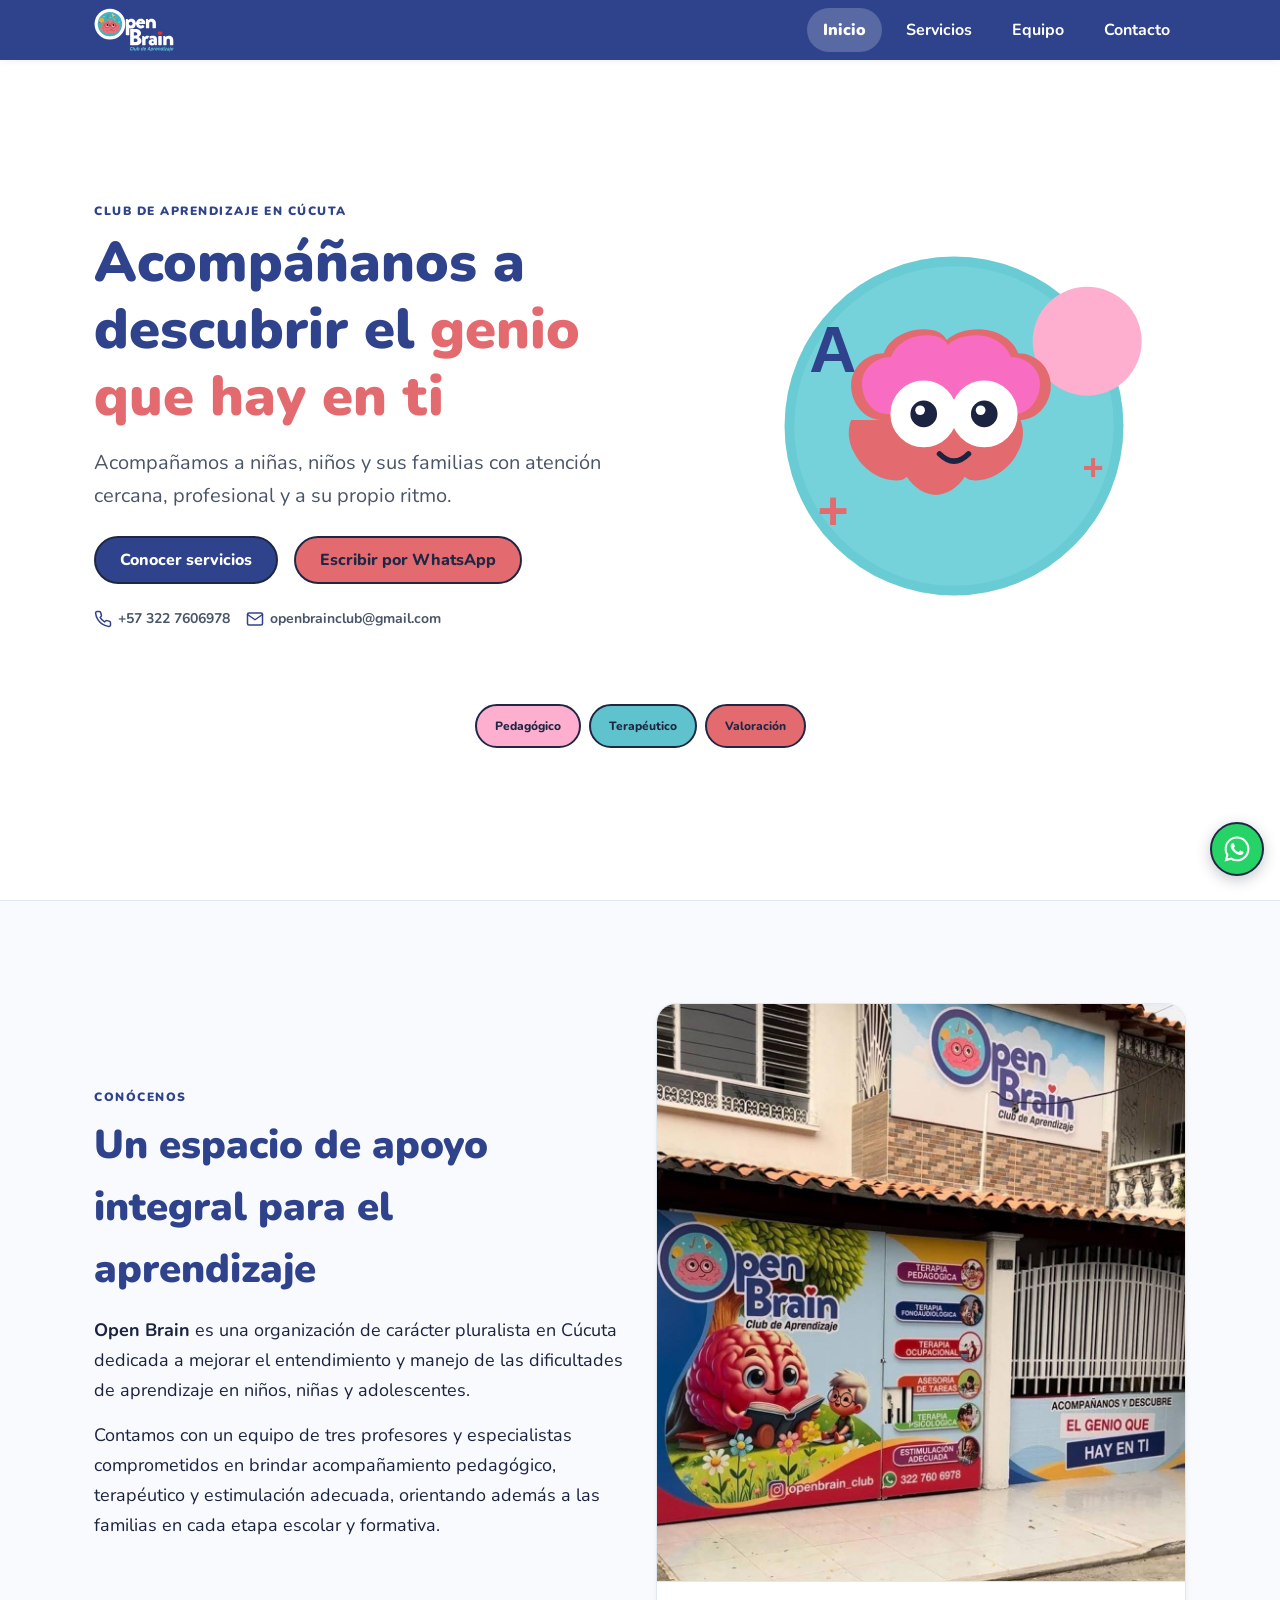
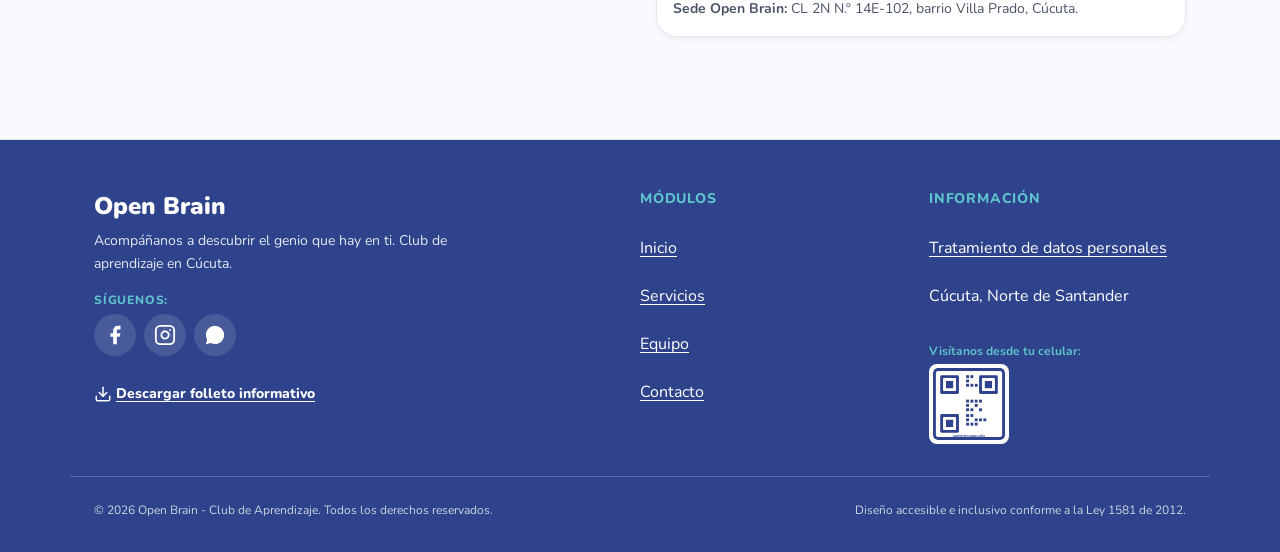
==== commit fe9b85e1: "feat(servicios): rediseño humanizado y catálogo completo de servicios (RF-08 a RF-13)" ====
--- a/index.html
+++ b/index.html
@@ -126,7 +126,7 @@
           <div class="hero-service-pills" aria-label="Accesos rápidos a servicios">
             <a href="servicios.html#pedagogico" class="service-pill service-pill--pink">Pedagógico</a>
             <a href="servicios.html#terapeutico" class="service-pill service-pill--teal">Terapéutico</a>
-            <a href="servicios.html#estimulacion" class="service-pill service-pill--coral">Estimulación</a>
+            <a href="servicios.html#valoracion" class="service-pill service-pill--coral">Valoración</a>
           </div>
     </section>
 
--- a/css/global.css
+++ b/css/global.css
@@ -127,6 +127,34 @@
   }
 }
 
+/* Botón cálido para sección de servicios: sin borde oscuro, sombra suave, tono conversacional */
+.btn--warm {
+  background-color: var(--color-primary);
+  color: #FFFFFF;
+  border: 2px solid transparent;
+  box-shadow: 0 4px 16px rgba(47, 67, 140, 0.18);
+}
+
+.btn--warm:hover {
+  background-color: var(--color-primary-dark);
+  color: #FFFFFF;
+  box-shadow: 0 6px 20px rgba(47, 67, 140, 0.28);
+}
+
+/* Variante cálida en coral (para sidebar de servicios) */
+.btn--warm-coral {
+  background-color: var(--color-accent-coral);
+  color: #FFFFFF;
+  border: 2px solid transparent;
+  box-shadow: 0 4px 16px rgba(227, 107, 111, 0.22);
+}
+
+.btn--warm-coral:hover {
+  background-color: var(--color-accent-coral-dark);
+  color: #FFFFFF;
+  box-shadow: 0 6px 20px rgba(227, 107, 111, 0.32);
+}
+
 /* --- 3. Barra de navegación transversal (RF-01 - Azul Índigo según prototipo) --- */
 .header {
   position: sticky;
@@ -162,8 +190,12 @@
   justify-content: center;
   width: 48px;
   height: 48px;
+  margin-left: auto;
   border-radius: var(--radius-sm);
   color: #FFFFFF;
+  background: transparent;
+  border: none;
+  cursor: pointer;
   transition: background-color var(--transition-fast);
 }
 
@@ -180,10 +212,12 @@
   display: none;
 }
 
+.nav__toggle[aria-expanded="true"] .nav__toggle-icon--menu,
 .nav--open .nav__toggle-icon--menu {
   display: none;
 }
 
+.nav__toggle[aria-expanded="true"] .nav__toggle-icon--close,
 .nav--open .nav__toggle-icon--close {
   display: block;
 }
@@ -201,9 +235,11 @@
   flex-direction: column;
   padding: var(--spacing-md);
   gap: var(--spacing-xs);
-}
-
-.nav--open .nav__menu {
+  z-index: 1001;
+}
+
+.nav--open .nav__menu,
+.header.nav--open .nav__menu {
   display: flex;
 }
 
@@ -271,14 +307,15 @@
   background-color: #25D366; /* Verde oficial WhatsApp */
   color: #FFFFFF;
   border-radius: var(--radius-full);
-  box-shadow: 0 4px 14px rgba(37, 211, 102, 0.45);
+  border: 2px solid #202744;
+  box-shadow: 0 4px 14px rgba(32, 39, 68, 0.25);
   text-decoration: none;
   transition: transform var(--transition-fast), box-shadow var(--transition-fast);
 }
 
 .whatsapp-btn:hover {
-  transform: scale(1.08);
-  box-shadow: 0 8px 22px rgba(37, 211, 102, 0.6);
+  transform: translateY(-2px) scale(1.06);
+  box-shadow: 0 6px 18px rgba(32, 39, 68, 0.35);
 }
 
 .whatsapp-btn__icon {
